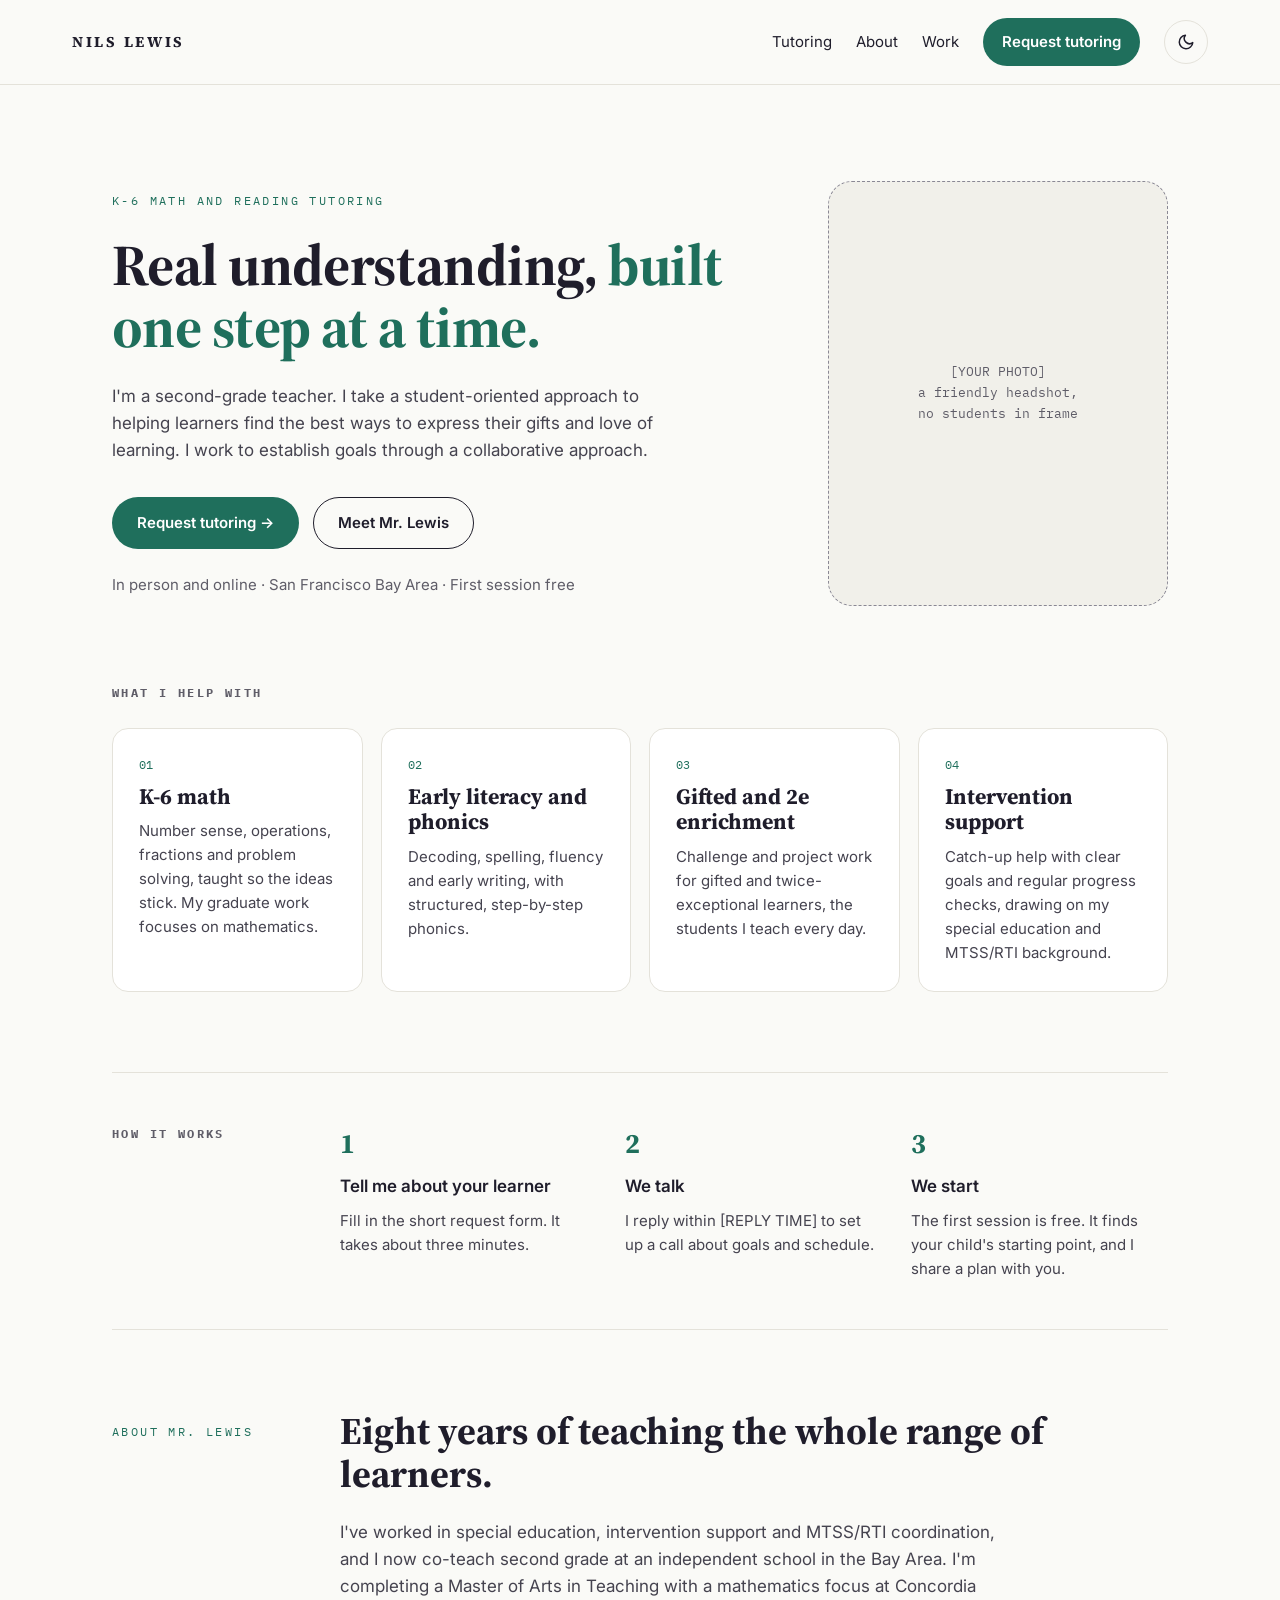
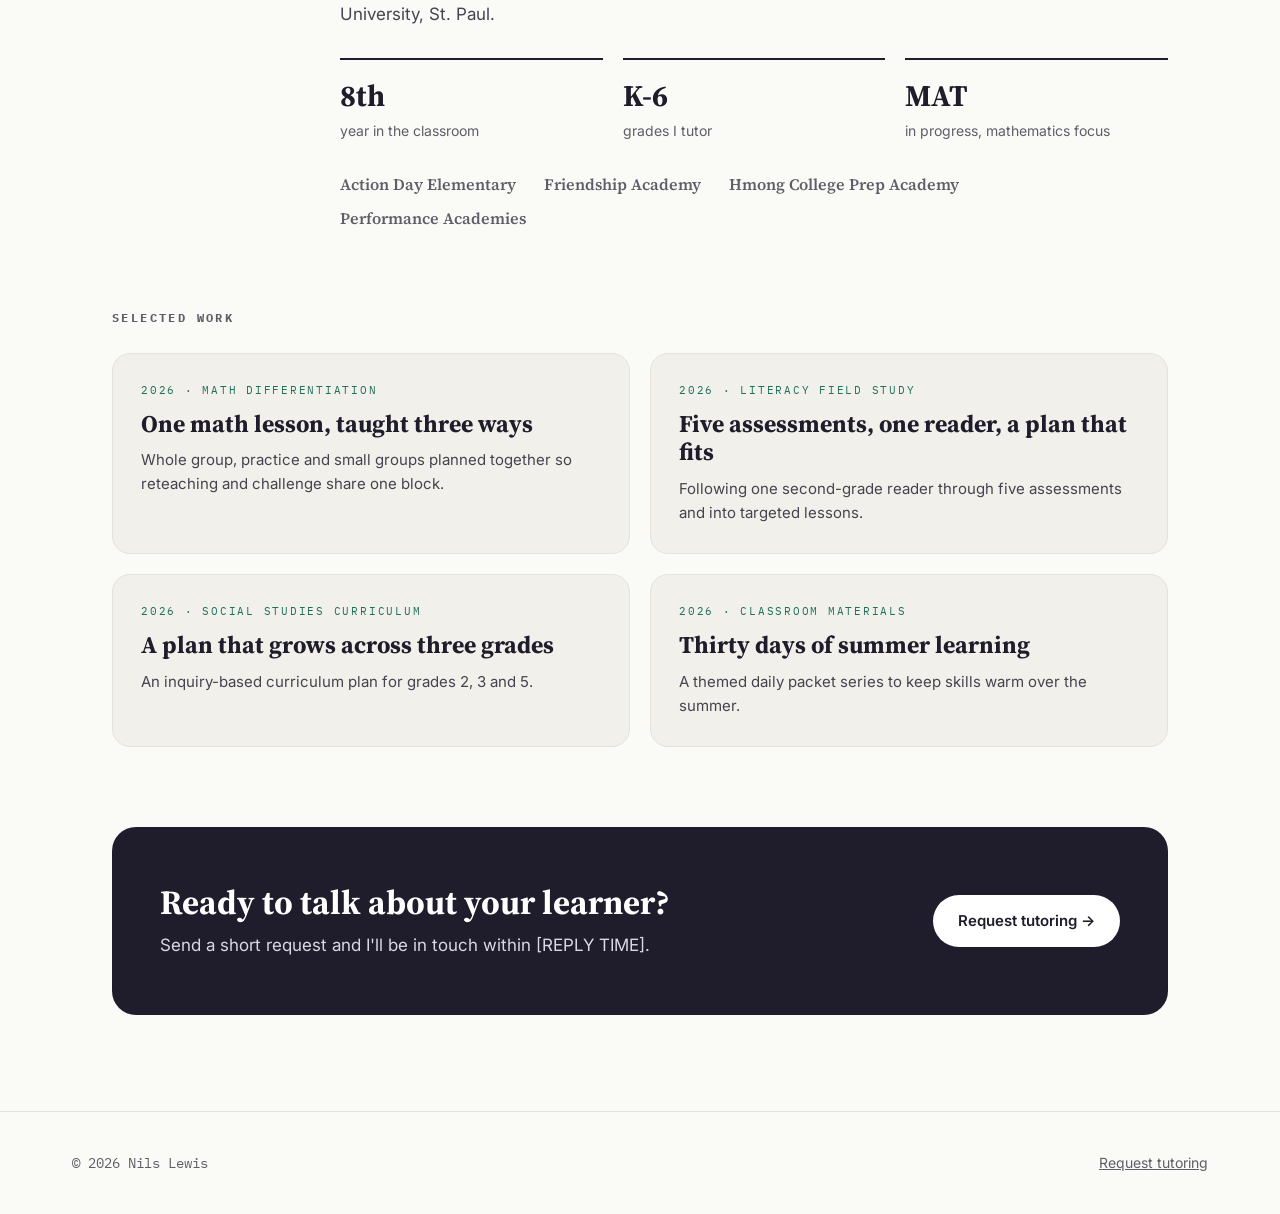
==== site/index.html @ 58f55860 "content: tutoring format, area and free first session Co-Authored-By: Claude Fable 5.2 <noreply@anth" ====
<!doctype html>
<html lang="en">
<head>
<meta charset="utf-8">
<meta name="viewport" content="width=device-width, initial-scale=1">
<title>Nils Lewis | K-6 tutoring and teaching</title>
<meta name="description" content="Nils Lewis is a Bay Area elementary teacher offering K-6 tutoring in math, early literacy, gifted and 2e enrichment, and intervention support.">
<link rel="preconnect" href="https://fonts.googleapis.com">
<link rel="preconnect" href="https://fonts.gstatic.com" crossorigin>
<link rel="stylesheet" href="https://fonts.googleapis.com/css2?family=Source+Serif+4:opsz,wght@8..60,600;8..60,700&family=Inter:wght@400;500;600&family=IBM+Plex+Mono:wght@400;500&display=swap">
<link rel="stylesheet" href="styles.css">
<script src="script.js" defer></script>
</head>
<body>
<a class="skip" href="#main">Skip to content</a>

<header class="site-header">
  <div class="bar">
    <a class="brand" href="index.html">NILS LEWIS</a>
    <nav class="nav" aria-label="Main">
      <a href="#tutoring">Tutoring</a>
      <a href="#about">About</a>
      <a href="#work">Work</a>
      <a class="btn btn-accent" href="request.html">Request tutoring</a>
      <button class="theme-toggle" type="button" aria-label="Switch between light and dark theme">
        <svg aria-hidden="true" width="18" height="18" viewBox="0 0 24 24" fill="none" stroke="currentColor" stroke-width="2" stroke-linecap="round" stroke-linejoin="round"><path d="M21 12.8A9 9 0 1 1 11.2 3a7 7 0 0 0 9.8 9.8z"></path></svg>
      </button>
    </nav>
  </div>
</header>

<main id="main" class="wrap">

  <section class="hero">
    <div class="hero-text">
      <div class="label accent">K-6 math and reading tutoring</div>
      <h1>Real understanding, <span class="accent">built one step at a time.</span></h1>
      <p class="body">I'm a second-grade teacher. I take a student-oriented approach to helping learners find the best ways to express their gifts and love of learning. I work to establish goals through a collaborative approach.</p>
      <div class="actions">
        <a class="btn btn-accent lg" href="request.html">Request tutoring →</a>
        <a class="btn btn-outline" href="#about">Meet Mr. Lewis</a>
      </div>
      <!-- TODO Nils: add the rate here once it is set -->
      <p class="small muted">In person and online · San Francisco Bay Area · First session free</p>
    </div>
    <!-- TODO Nils: replace this box with <img src="images/nils.jpg" alt="Nils Lewis"> inside .photo -->
    <div class="photo">[YOUR PHOTO]<br>a friendly headshot,<br>no students in frame</div>
  </section>

  <section id="tutoring" class="section">
    <h2 class="label">What I help with</h2>
    <div class="cards">
      <article class="card">
        <div class="num">01</div>
        <h3>K-6 math</h3>
        <p>Number sense, operations, fractions and problem solving, taught so the ideas stick. My graduate work focuses on mathematics.</p>
      </article>
      <article class="card">
        <div class="num">02</div>
        <h3>Early literacy and phonics</h3>
        <p>Decoding, spelling, fluency and early writing, with structured, step-by-step phonics.</p>
      </article>
      <article class="card">
        <div class="num">03</div>
        <h3>Gifted and 2e enrichment</h3>
        <p>Challenge and project work for gifted and twice-exceptional learners, the students I teach every day.</p>
      </article>
      <article class="card">
        <div class="num">04</div>
        <h3>Intervention support</h3>
        <p>Catch-up help with clear goals and regular progress checks, drawing on my special education and MTSS/RTI background.</p>
      </article>
    </div>
  </section>

  <section class="split rule" aria-labelledby="how">
    <h2 id="how" class="label">How it works</h2>
    <ol class="steps main">
      <li><div class="n" aria-hidden="true">1</div><strong>Tell me about your learner</strong><span>Fill in the short request form. It takes about three minutes.</span></li>
      <!-- TODO Nils: reply time -->
      <li><div class="n" aria-hidden="true">2</div><strong>We talk</strong><span>I reply within [REPLY TIME] to set up a call about goals and schedule.</span></li>
      <li><div class="n" aria-hidden="true">3</div><strong>We start</strong><span>The first session is free. It finds your child's starting point, and I share a plan with you.</span></li>
    </ol>
  </section>

  <section id="about" class="split about section">
    <div class="label accent" style="padding-top: 12px">About Mr. Lewis</div>
    <div class="main">
      <h2>Eight years of teaching the whole range of learners.</h2>
      <!-- Current school is described generically until the contract and handbook check is done (see LOG.md). -->
      <p class="body">I've worked in special education, intervention support and MTSS/RTI coordination, and I now co-teach second grade at an independent school in the Bay Area. I'm completing a Master of Arts in Teaching with a mathematics focus at Concordia University, St. Paul.</p>
      <dl class="facts">
        <div><dt>8th</dt><dd>year in the classroom</dd></div>
        <div><dt>K-6</dt><dd>grades I tutor</dd></div>
        <div><dt>MAT</dt><dd>in progress, mathematics focus</dd></div>
      </dl>
      <ul class="schools" aria-label="Schools where I have taught">
        <li>Action Day Elementary</li>
        <li>Friendship Academy</li>
        <li>Hmong College Prep Academy</li>
        <li>Performance Academies</li>
      </ul>
    </div>
  </section>

  <section id="work" class="section">
    <h2 class="label">Selected work</h2>
    <div class="work-grid">
      <article class="work">
        <div class="tag">2026 · Math differentiation</div>
        <h3>One math lesson, taught three ways</h3>
        <p>Whole group, practice and small groups planned together so reteaching and challenge share one block.</p>
      </article>
      <article class="work">
        <div class="tag">2026 · Literacy field study</div>
        <h3>Five assessments, one reader, a plan that fits</h3>
        <p>Following one second-grade reader through five assessments and into targeted lessons.</p>
      </article>
      <article class="work">
        <div class="tag">2026 · Social studies curriculum</div>
        <h3>A plan that grows across three grades</h3>
        <p>An inquiry-based curriculum plan for grades 2, 3 and 5.</p>
      </article>
      <article class="work">
        <div class="tag">2026 · Classroom materials</div>
        <h3>Thirty days of summer learning</h3>
        <p>A themed daily packet series to keep skills warm over the summer.</p>
      </article>
    </div>
  </section>

  <section class="band">
    <div>
      <h2>Ready to talk about your learner?</h2>
      <p>Send a short request and I'll be in touch within [REPLY TIME].</p>
    </div>
    <a class="btn btn-light" href="request.html">Request tutoring →</a>
  </section>
</main>

<footer class="site-footer">
  <div class="bar">
    <div class="mono">© 2026 Nils Lewis</div>
    <!-- TODO Nils: add LinkedIn and contact email links here -->
    <div class="links"><a href="request.html">Request tutoring</a></div>
  </div>
</footer>
</body>
</html>
---- site/styles.css ----
/* Nils Lewis teaching site. Direction B (tutoring first). */
:root {
  --paper: #FAFAF7;
  --panel: #F1F0EA;
  --card: #FFFFFF;
  --ink: #1F1D2B;
  --body: #45434F;
  --muted: #5F5D68;
  --line: #E4E2DA;
  --field: #8A8894;
  --accent: #1F6F5C;
  --on-accent: #FFFFFF;
  --band: #1F1D2B;
  --band-ink: #FFFFFF;
  --band-body: #DAD8E4;
  --serif: "Source Serif 4", Georgia, "Times New Roman", serif;
  --sans: Inter, system-ui, -apple-system, "Segoe UI", sans-serif;
  --mono: "IBM Plex Mono", ui-monospace, Menlo, monospace;
}
:root[data-theme="dark"] {
  --paper: #15141C;
  --panel: #1E1C28;
  --card: #1E1C28;
  --ink: #F3F2EC;
  --body: #CFCDD8;
  --muted: #A9A7B4;
  --line: #34323F;
  --field: #7C7A88;
  --accent: #6FD0B6;
  --on-accent: #10231E;
  --band: #262433;
  --band-ink: #FFFFFF;
  --band-body: #DAD8E4;
}

* { box-sizing: border-box; }
html { scroll-behavior: smooth; }
body {
  margin: 0;
  background: var(--paper);
  color: var(--ink);
  font-family: var(--sans);
  font-size: 17px;
  line-height: 1.6;
}
a { color: inherit; }
h1, h2, h3, p { margin: 0; }
h1, h2, h3 { font-family: var(--serif); font-weight: 700; line-height: 1.15; }
:focus-visible { outline: 3px solid var(--accent); outline-offset: 3px; border-radius: 4px; }
.skip { position: absolute; left: -9999px; }
.skip:focus { left: 16px; top: 16px; background: var(--card); padding: 10px 14px; z-index: 10; }

.wrap { max-width: 1120px; margin: 0 auto; padding: 0 32px; }
.label { font-family: var(--mono); font-size: 12px; letter-spacing: 0.2em; text-transform: uppercase; color: var(--muted); }
.label.accent, .accent { color: var(--accent); }
.body { color: var(--body); }
.small { font-size: 15px; }
.muted { color: var(--muted); }

/* Header */
.site-header { border-bottom: 1px solid var(--line); }
.site-header .bar { max-width: 1200px; margin: 0 auto; padding: 18px 32px; display: flex; flex-wrap: wrap; gap: 12px 16px; justify-content: space-between; align-items: center; }
.brand { font-family: var(--serif); font-weight: 700; letter-spacing: 0.18em; font-size: 15px; text-decoration: none; padding: 12px 0; }
.nav { display: flex; flex-wrap: wrap; gap: 8px 24px; align-items: center; font-size: 15px; }
.nav a { text-decoration: none; padding: 12px 0; }
.nav a:hover { color: var(--accent); }
.theme-toggle { background: none; border: 1px solid var(--line); color: var(--ink); width: 44px; height: 44px; border-radius: 50%; cursor: pointer; display: inline-flex; align-items: center; justify-content: center; }
.theme-toggle:hover { border-color: var(--ink); }

/* Buttons */
.btn { display: inline-block; text-decoration: none; font: inherit; font-weight: 600; font-size: 15px; padding: 13px 24px; border-radius: 999px; border: 1px solid transparent; cursor: pointer; min-height: 48px; }
.btn-accent, .nav a.btn-accent { background: var(--accent); color: var(--on-accent); padding: 11px 18px; }
.btn-accent.lg { padding: 13px 24px; }
.btn-accent:hover, .nav a.btn-accent:hover { color: var(--on-accent); filter: brightness(1.08); }
.btn-outline { border-color: var(--ink); color: var(--ink); }
.btn-outline:hover { background: var(--ink); color: var(--paper); }
.btn-light { background: #FFFFFF; color: #1F1D2B; }
.btn-light:hover { background: #EDEBF5; }

/* Hero */
.hero { padding: 96px 0 80px; display: flex; flex-wrap: wrap; gap: 48px; align-items: center; }
.hero-text { flex: 1 1 520px; min-width: 0; display: flex; flex-direction: column; gap: 24px; }
.hero h1 { font-size: clamp(38px, 6vw, 58px); line-height: 1.08; letter-spacing: -0.01em; }
.hero p { max-width: 560px; }
.actions { display: flex; flex-wrap: wrap; gap: 14px; padding-top: 8px; }
.photo { flex: 0 1 340px; min-width: 240px; aspect-ratio: 4 / 5; background: var(--panel); border: 1px dashed var(--field); border-radius: 24px; display: flex; align-items: center; justify-content: center; text-align: center; padding: 24px; font-family: var(--mono); font-size: 13px; color: var(--muted); overflow: hidden; }
.photo img { width: 100%; height: 100%; object-fit: cover; }

/* Sections */
.section { padding: 0 0 80px; display: flex; flex-direction: column; gap: 28px; }
.cards { display: grid; grid-template-columns: repeat(auto-fit, minmax(230px, 1fr)); gap: 18px; }
.card { background: var(--card); border: 1px solid var(--line); border-radius: 16px; padding: 26px; display: flex; flex-direction: column; gap: 10px; }
.card .num { font-family: var(--mono); font-size: 12px; color: var(--accent); }
.card h3 { font-size: 22px; }
.card p { font-size: 15px; color: var(--body); }

.split { display: flex; flex-wrap: wrap; gap: 24px 48px; }
.split > .label { flex: 0 0 180px; padding-top: 6px; }
.split > .main { flex: 1 1 520px; min-width: 0; }
.split.section { flex-direction: row; }
.rule { border-top: 1px solid var(--line); border-bottom: 1px solid var(--line); padding: 48px 0; margin-bottom: 80px; }

.steps { display: grid; grid-template-columns: repeat(auto-fit, minmax(200px, 1fr)); gap: 28px; list-style: none; padding: 0; margin: 0; }
.steps li { display: flex; flex-direction: column; gap: 8px; }
.steps .n { font-family: var(--serif); font-weight: 700; font-size: 28px; color: var(--accent); }
.steps strong { font-weight: 600; }
.steps span { font-size: 15px; color: var(--body); }

.about .main { display: flex; flex-direction: column; gap: 22px; }
.about h2 { font-size: clamp(30px, 4.4vw, 38px); }
.about p { max-width: 660px; }
.facts { display: grid; grid-template-columns: repeat(auto-fit, minmax(150px, 1fr)); gap: 20px; padding: 8px 0 0; margin: 0; }
.facts div { border-top: 2px solid var(--ink); padding-top: 12px; }
.facts dt { font-family: var(--serif); font-weight: 700; font-size: 30px; }
.facts dd { margin: 0; font-size: 14px; color: var(--muted); }
.schools { display: flex; flex-wrap: wrap; gap: 8px 28px; list-style: none; padding: 8px 0 0; margin: 0; font-family: var(--serif); font-weight: 600; font-size: 16px; color: var(--muted); }

.work-grid { display: grid; grid-template-columns: repeat(auto-fit, minmax(min(100%, 420px), 1fr)); gap: 20px; }
.work { background: var(--panel); border: 1px solid var(--line); border-radius: 18px; padding: 28px; display: flex; flex-direction: column; gap: 10px; }
.work .tag { font-family: var(--mono); font-size: 11px; letter-spacing: 0.16em; text-transform: uppercase; color: var(--accent); }
.work h3 { font-size: 24px; line-height: 1.2; }
.work p { font-size: 15px; color: var(--body); }

.band { margin-bottom: 96px; background: var(--band); color: var(--band-ink); border-radius: 24px; padding: 56px 48px; display: flex; flex-wrap: wrap; gap: 24px; justify-content: space-between; align-items: center; }
.band div { flex: 1 1 420px; min-width: 0; display: flex; flex-direction: column; gap: 10px; }
.band h2 { font-size: clamp(28px, 4vw, 34px); }
.band p { color: var(--band-body); }

/* Request page */
.request { padding: 72px 0 96px; display: flex; flex-wrap: wrap; gap: 56px; }
.request-intro { flex: 1 1 320px; min-width: 0; display: flex; flex-direction: column; gap: 22px; }
.request-intro h1 { font-size: clamp(34px, 5vw, 46px); line-height: 1.1; }
.details { border-top: 1px solid var(--line); padding-top: 22px; margin: 0; display: flex; flex-direction: column; gap: 14px; font-size: 15px; color: var(--body); }
.details div { display: flex; gap: 8px; flex-wrap: wrap; }
.details dt { font-weight: 600; color: var(--ink); }
.details dd { margin: 0; }
form.intake { flex: 999 1 520px; min-width: 0; background: var(--card); border: 1px solid var(--line); border-radius: 20px; padding: 36px; display: flex; flex-direction: column; gap: 22px; }
.grid2 { display: grid; grid-template-columns: repeat(auto-fit, minmax(220px, 1fr)); gap: 18px; }
.field { display: flex; flex-direction: column; gap: 6px; }
.field label, legend { font-size: 14px; font-weight: 600; }
.field input, .field select, .field textarea { font: inherit; color: var(--ink); padding: 12px 14px; border: 1px solid var(--field); border-radius: 10px; background: var(--paper); min-height: 48px; width: 100%; }
.field textarea { resize: vertical; }
fieldset { border: 0; padding: 0; margin: 0; }
legend { padding: 0; margin-bottom: 10px; }
.check { display: flex; align-items: center; gap: 12px; border: 1px solid var(--line); border-radius: 10px; padding: 12px 14px; min-height: 48px; font-size: 15px; cursor: pointer; }
.radios { display: flex; flex-wrap: wrap; gap: 10px 24px; font-size: 15px; }
.radios label { display: flex; align-items: center; gap: 10px; min-height: 44px; cursor: pointer; }
input[type="checkbox"], input[type="radio"] { width: 18px; height: 18px; accent-color: var(--accent); }
.hp { position: absolute; left: -9999px; }
.submit-row { display: flex; flex-wrap: wrap; gap: 16px; align-items: center; }
.status { font-size: 15px; padding: 14px 16px; border-radius: 10px; border: 1px solid var(--line); background: var(--panel); }
.status[hidden] { display: none; }
.status.error { border-color: #B4491F; }

/* Footer */
.site-footer { border-top: 1px solid var(--line); }
.site-footer .bar { max-width: 1200px; margin: 0 auto; padding: 28px 32px; display: flex; flex-wrap: wrap; gap: 12px 32px; justify-content: space-between; align-items: center; font-size: 14px; color: var(--muted); }
.site-footer .links { display: flex; gap: 24px; }
.site-footer a { padding: 12px 0; }
.mono { font-family: var(--mono); }

@media (max-width: 640px) {
  .wrap, .site-header .bar, .site-footer .bar { padding-left: 20px; padding-right: 20px; }
  .hero { padding: 56px 0 56px; }
  .band { padding: 40px 28px; }
  form.intake { padding: 24px; }
  .split > .label { flex-basis: 100%; }
}
@media (prefers-reduced-motion: reduce) { html { scroll-behavior: auto; } }
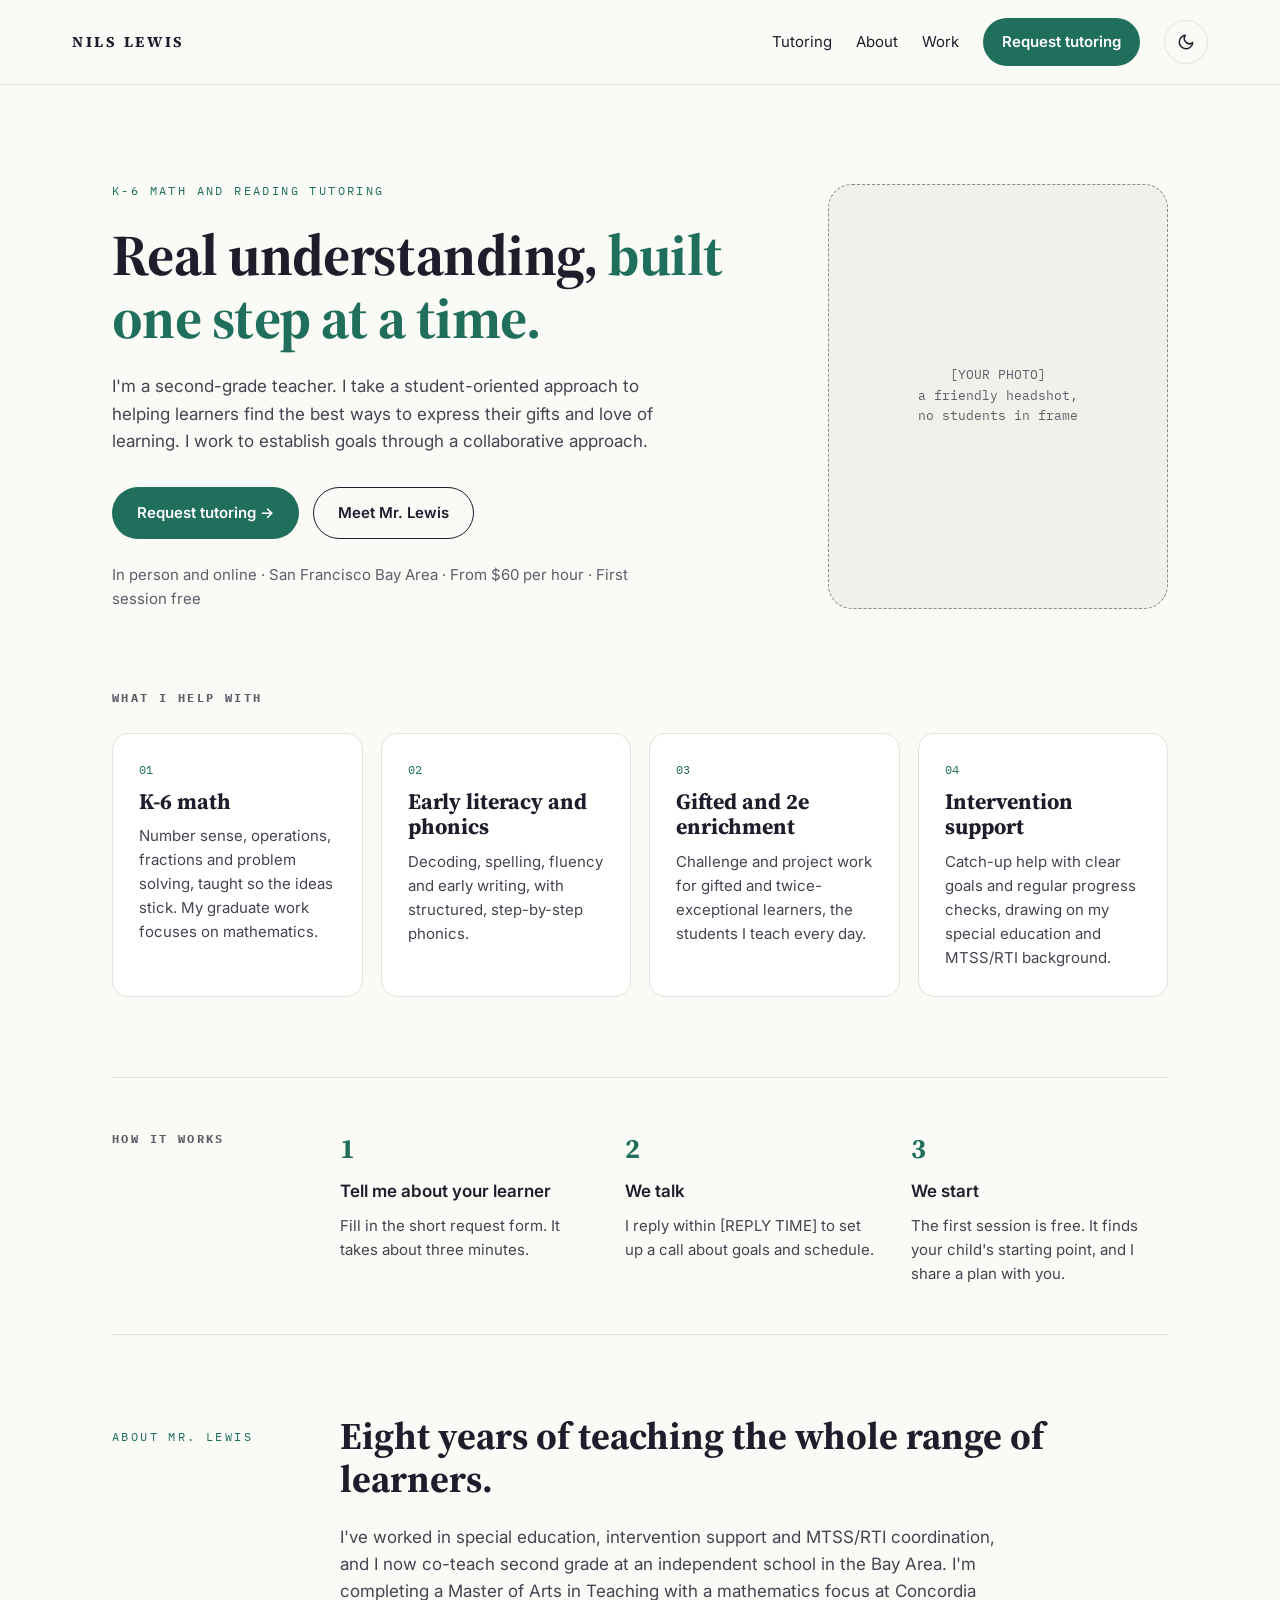
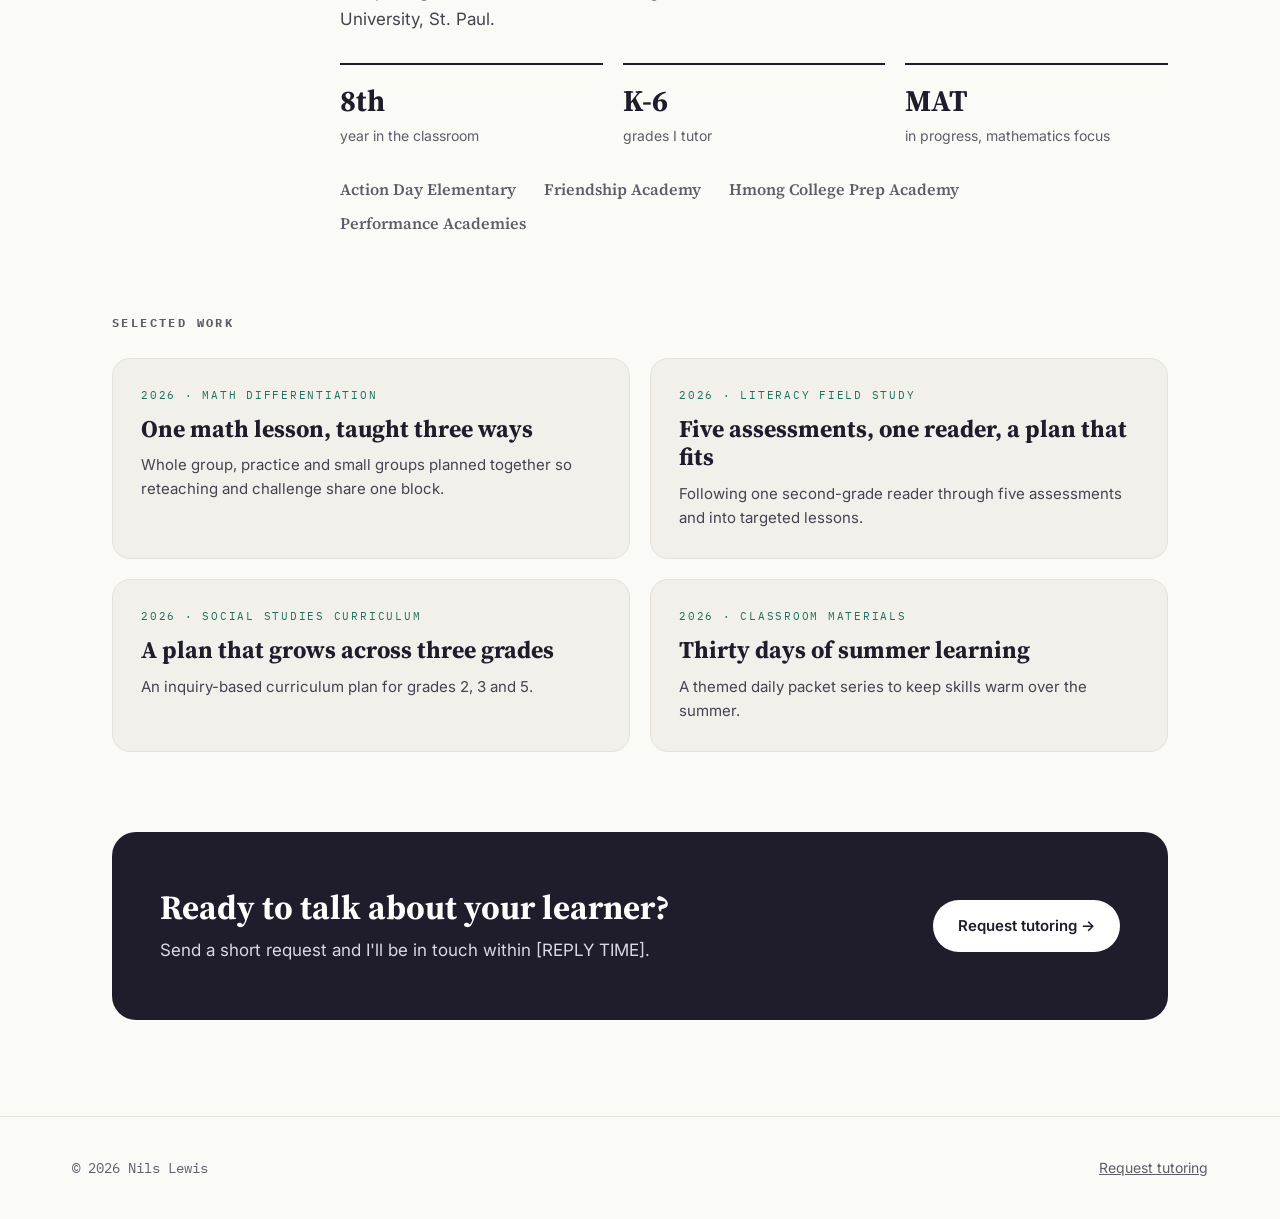
==== commit 132d03ae: "content: tutoring rate from $60 per hour Co-Authored-By: Claude Fable 5.2 <noreply@anthropic.com> Cl" ====
--- a/site/index.html
+++ b/site/index.html
@@ -40,8 +40,7 @@
         <a class="btn btn-accent lg" href="request.html">Request tutoring →</a>
         <a class="btn btn-outline" href="#about">Meet Mr. Lewis</a>
       </div>
-      <!-- TODO Nils: add the rate here once it is set -->
-      <p class="small muted">In person and online · San Francisco Bay Area · First session free</p>
+      <p class="small muted">In person and online · San Francisco Bay Area · From $60 per hour · First session free</p>
     </div>
     <!-- TODO Nils: replace this box with <img src="images/nils.jpg" alt="Nils Lewis"> inside .photo -->
     <div class="photo">[YOUR PHOTO]<br>a friendly headshot,<br>no students in frame</div>
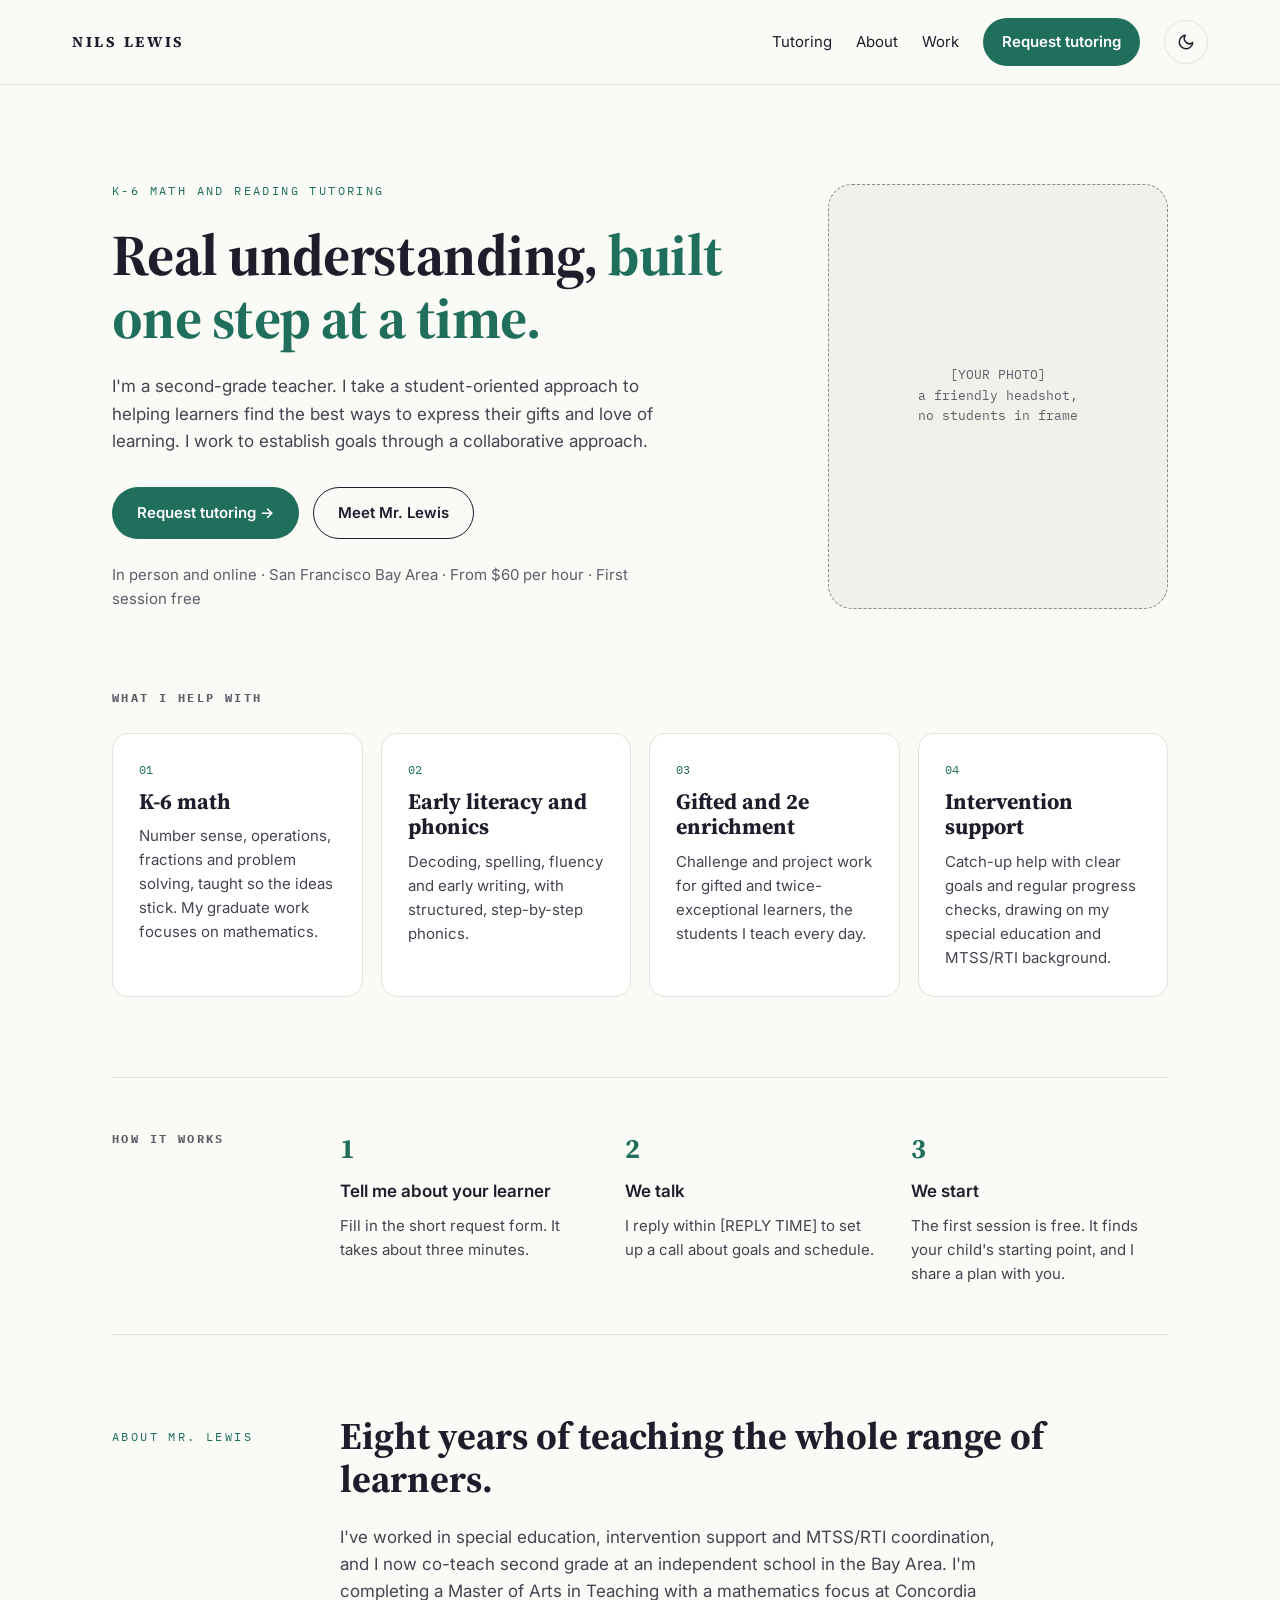
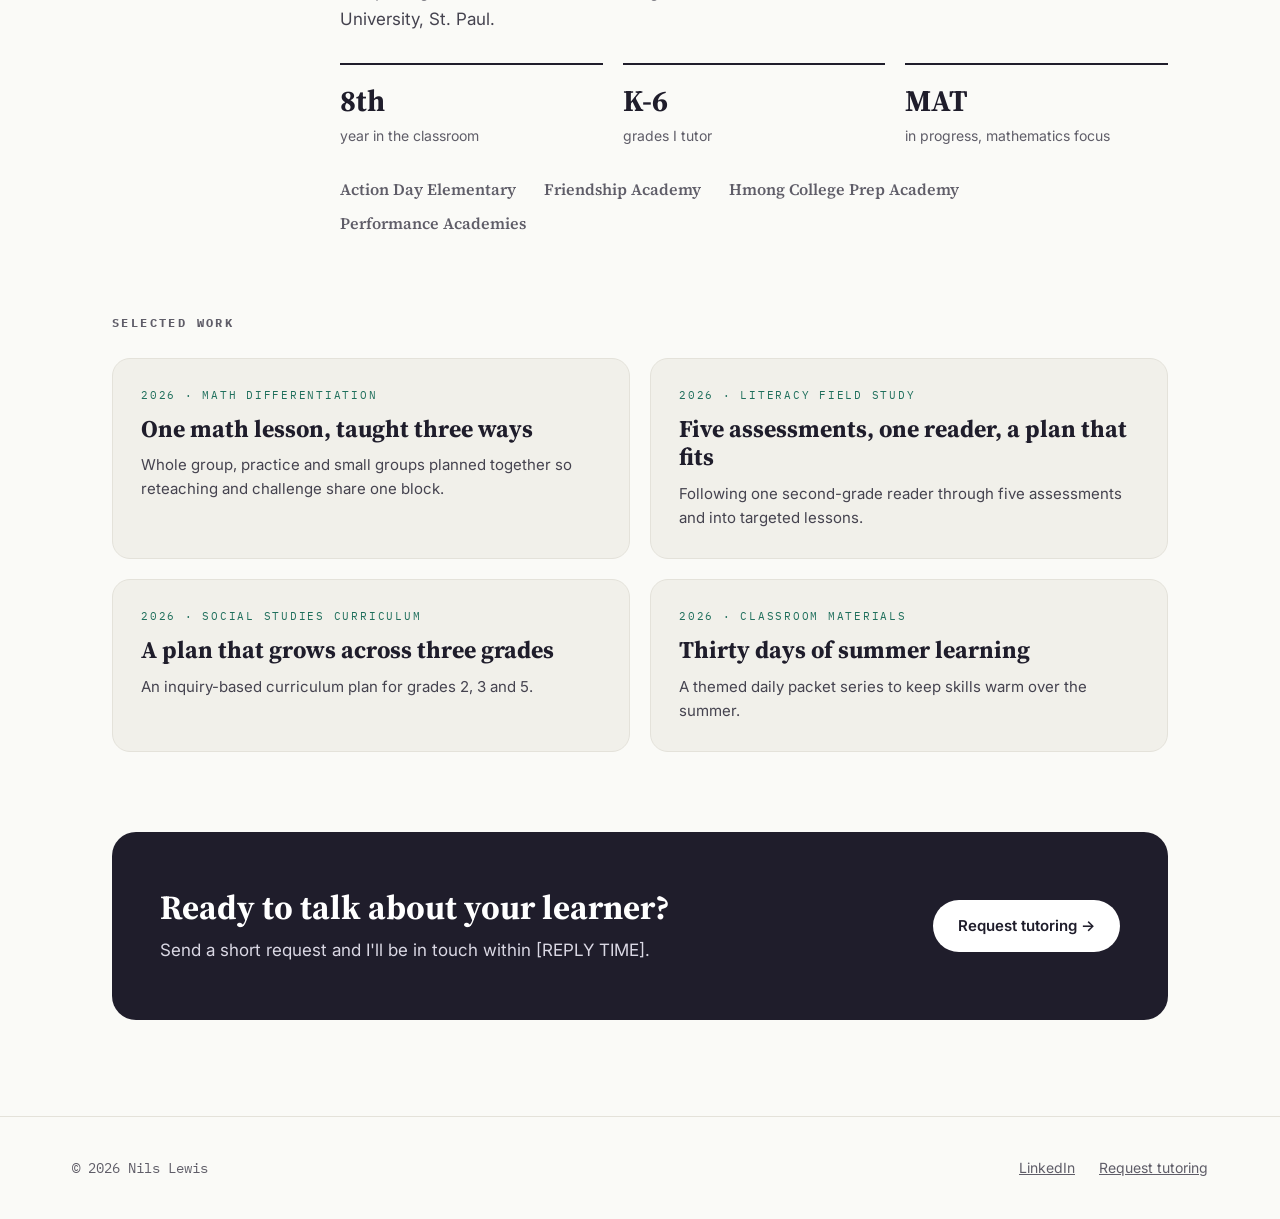
==== commit 5b397783: "content: add LinkedIn link to footer Co-Authored-By: Claude Fable 5.2 <noreply@anthropic.com> Claude" ====
--- a/site/index.html
+++ b/site/index.html
@@ -140,8 +140,8 @@
 <footer class="site-footer">
   <div class="bar">
     <div class="mono">© 2026 Nils Lewis</div>
-    <!-- TODO Nils: add LinkedIn and contact email links here -->
-    <div class="links"><a href="request.html">Request tutoring</a></div>
+    <!-- TODO Nils: add contact email link here -->
+    <div class="links"><a href="https://www.linkedin.com/in/nils-lewis-b235b660/">LinkedIn</a><a href="request.html">Request tutoring</a></div>
   </div>
 </footer>
 </body>
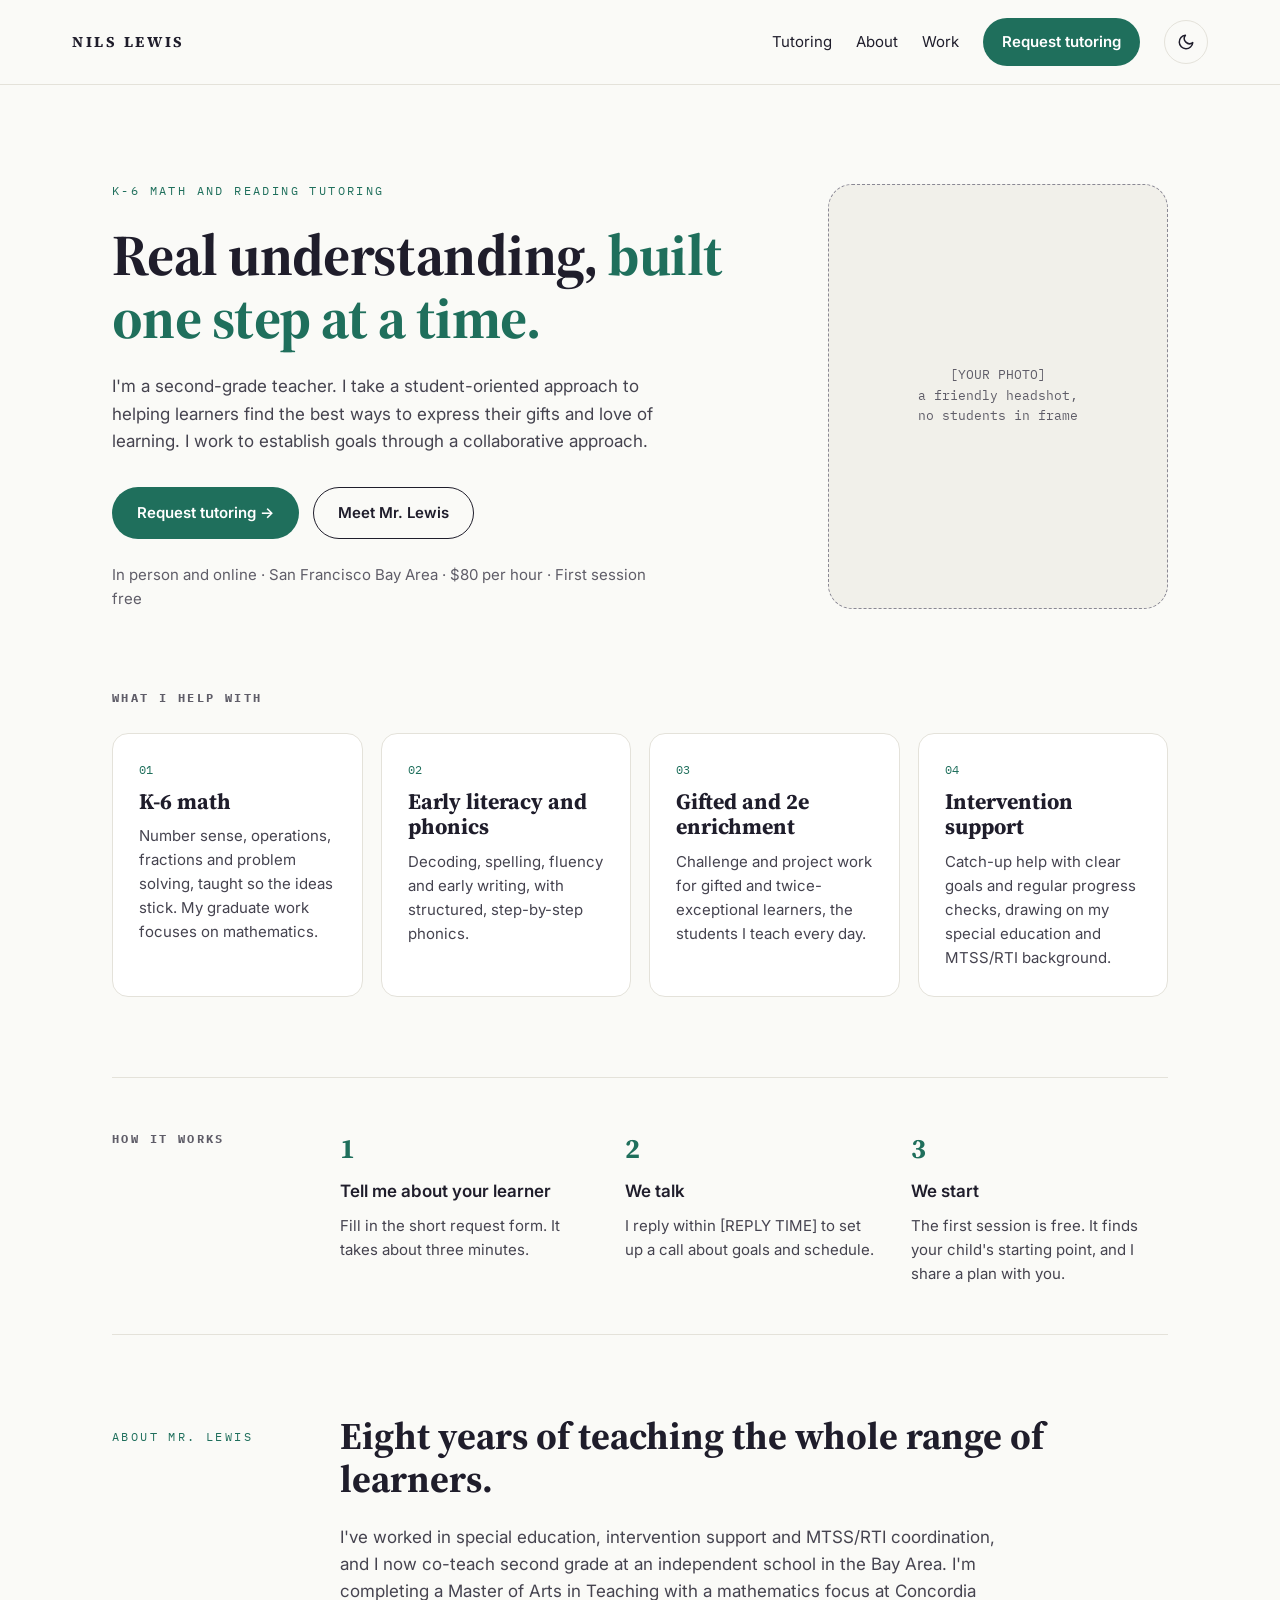
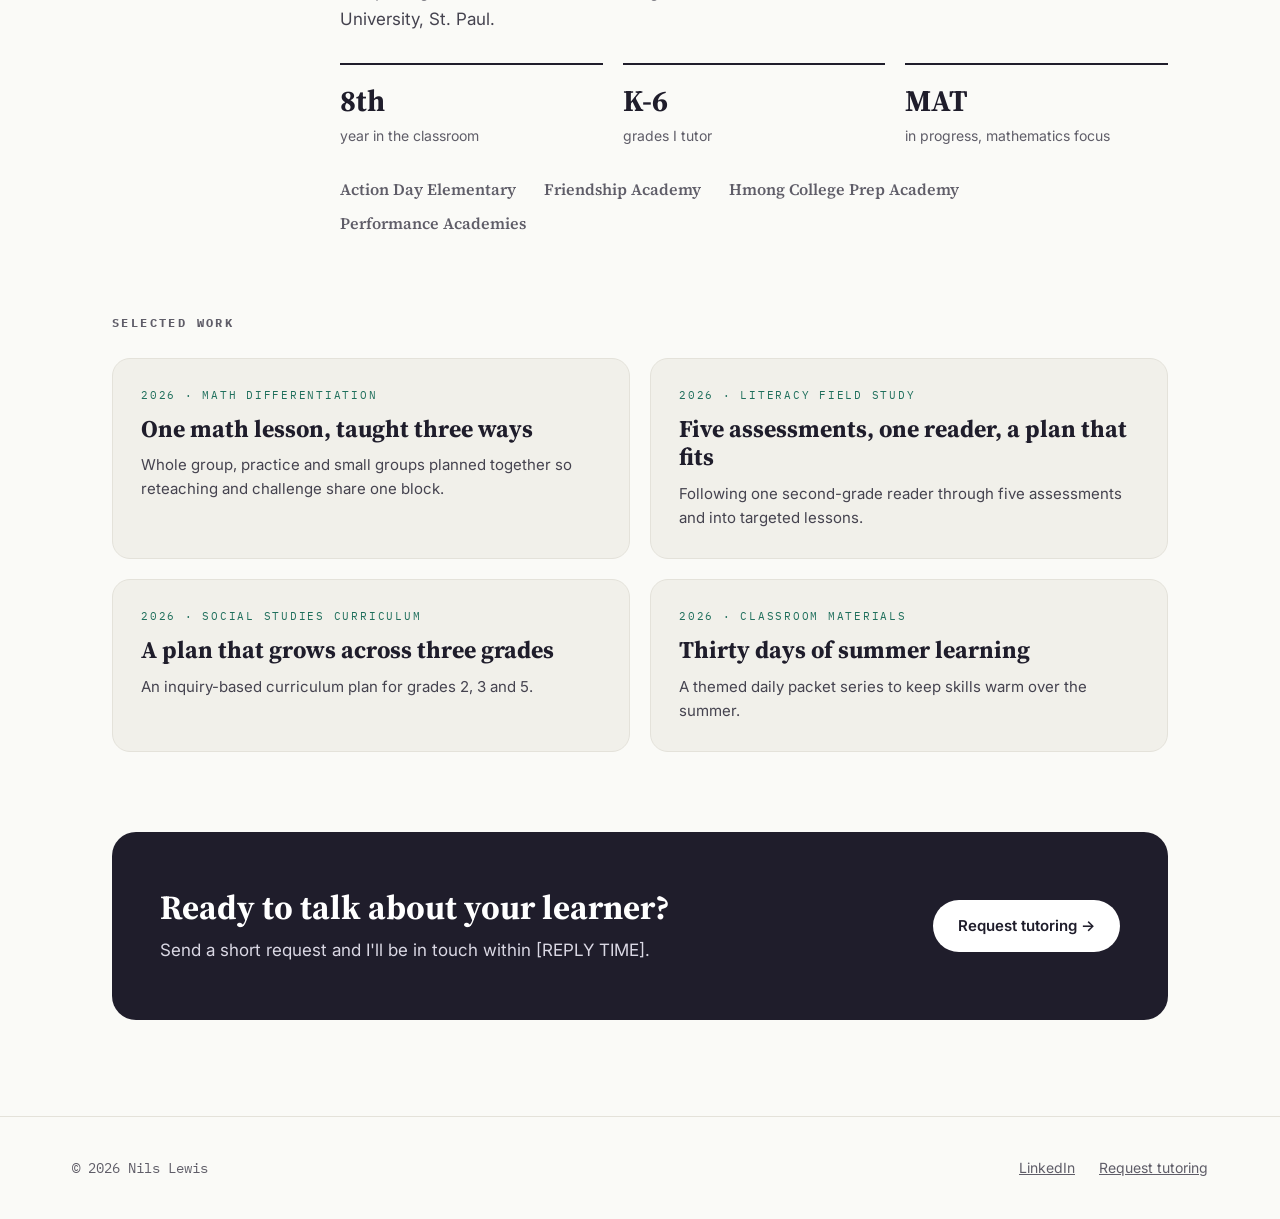
==== commit 69889635: "content: tutoring rate $80 per hour Co-Authored-By: Claude Fable 5.2 <noreply@anthropic.com> Claude-" ====
--- a/site/index.html
+++ b/site/index.html
@@ -40,7 +40,7 @@
         <a class="btn btn-accent lg" href="request.html">Request tutoring →</a>
         <a class="btn btn-outline" href="#about">Meet Mr. Lewis</a>
       </div>
-      <p class="small muted">In person and online · San Francisco Bay Area · From $60 per hour · First session free</p>
+      <p class="small muted">In person and online · San Francisco Bay Area · $80 per hour · First session free</p>
     </div>
     <!-- TODO Nils: replace this box with <img src="images/nils.jpg" alt="Nils Lewis"> inside .photo -->
     <div class="photo">[YOUR PHOTO]<br>a friendly headshot,<br>no students in frame</div>
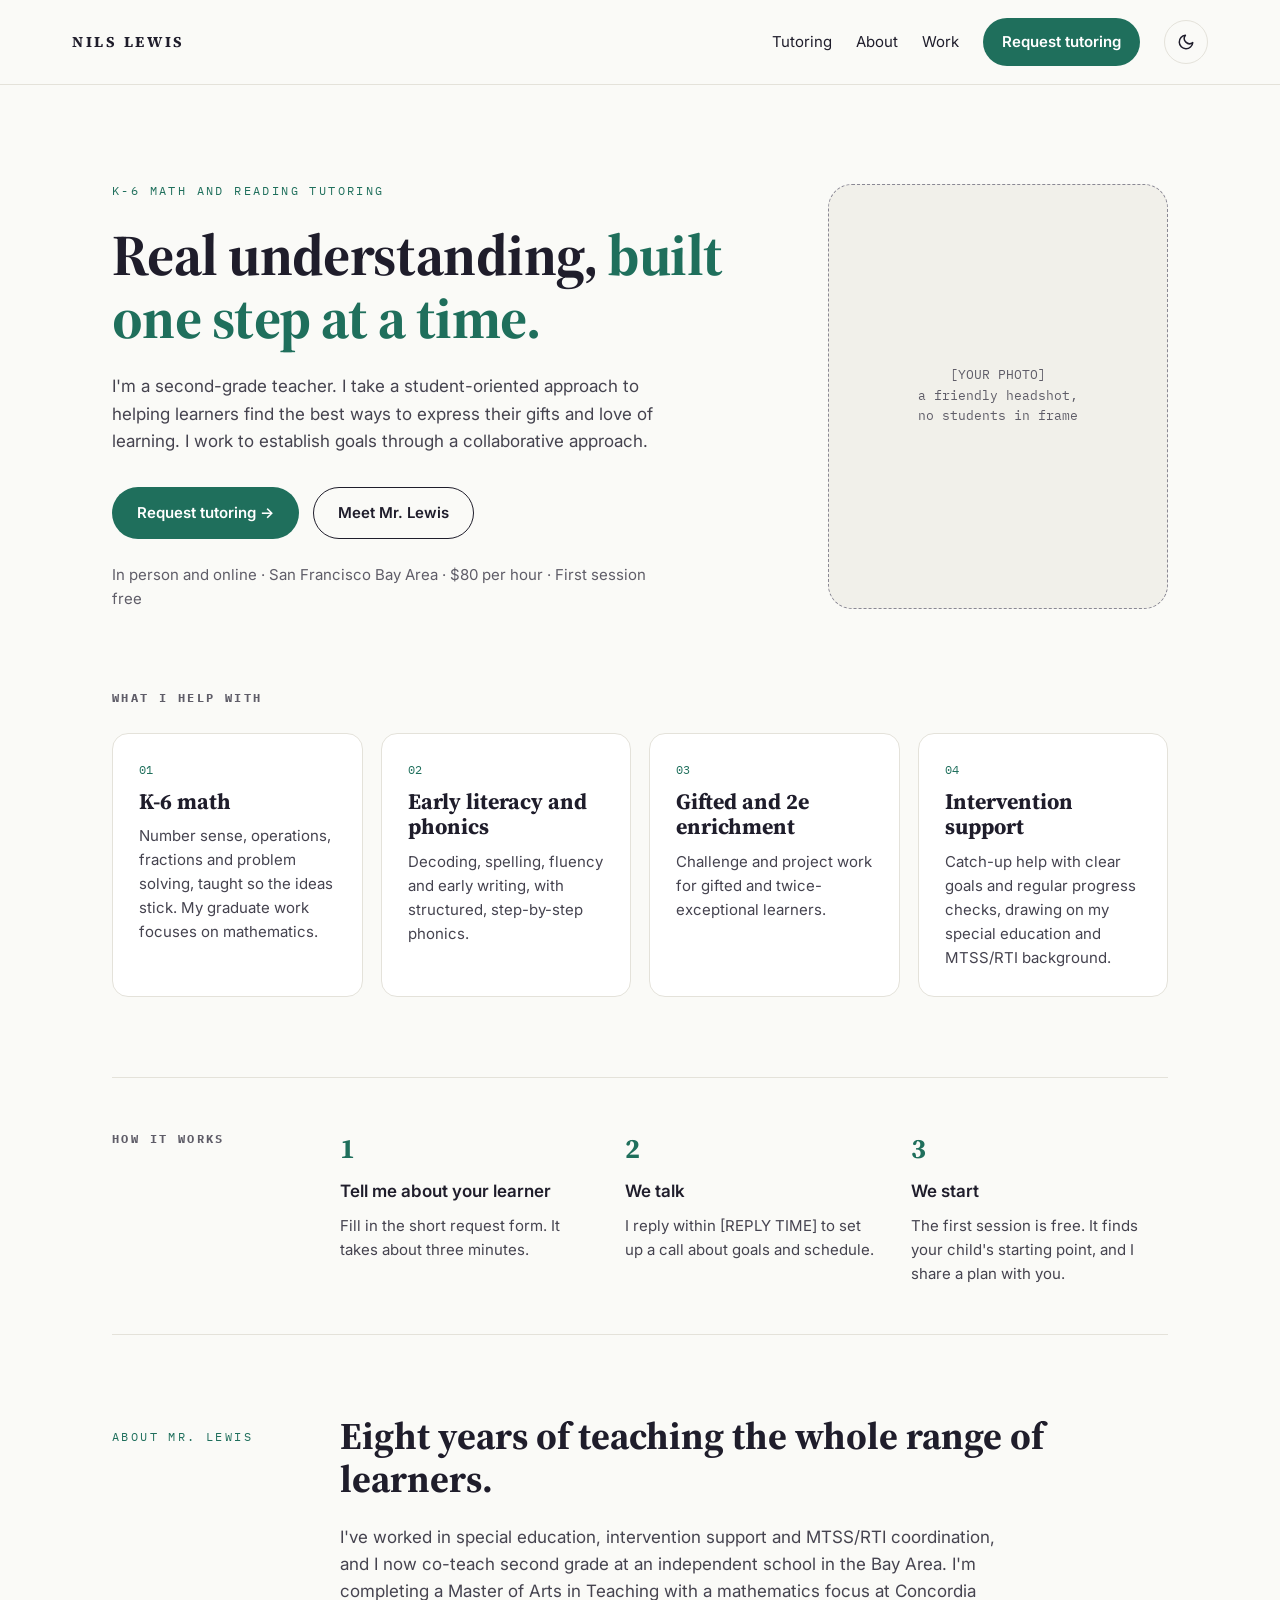
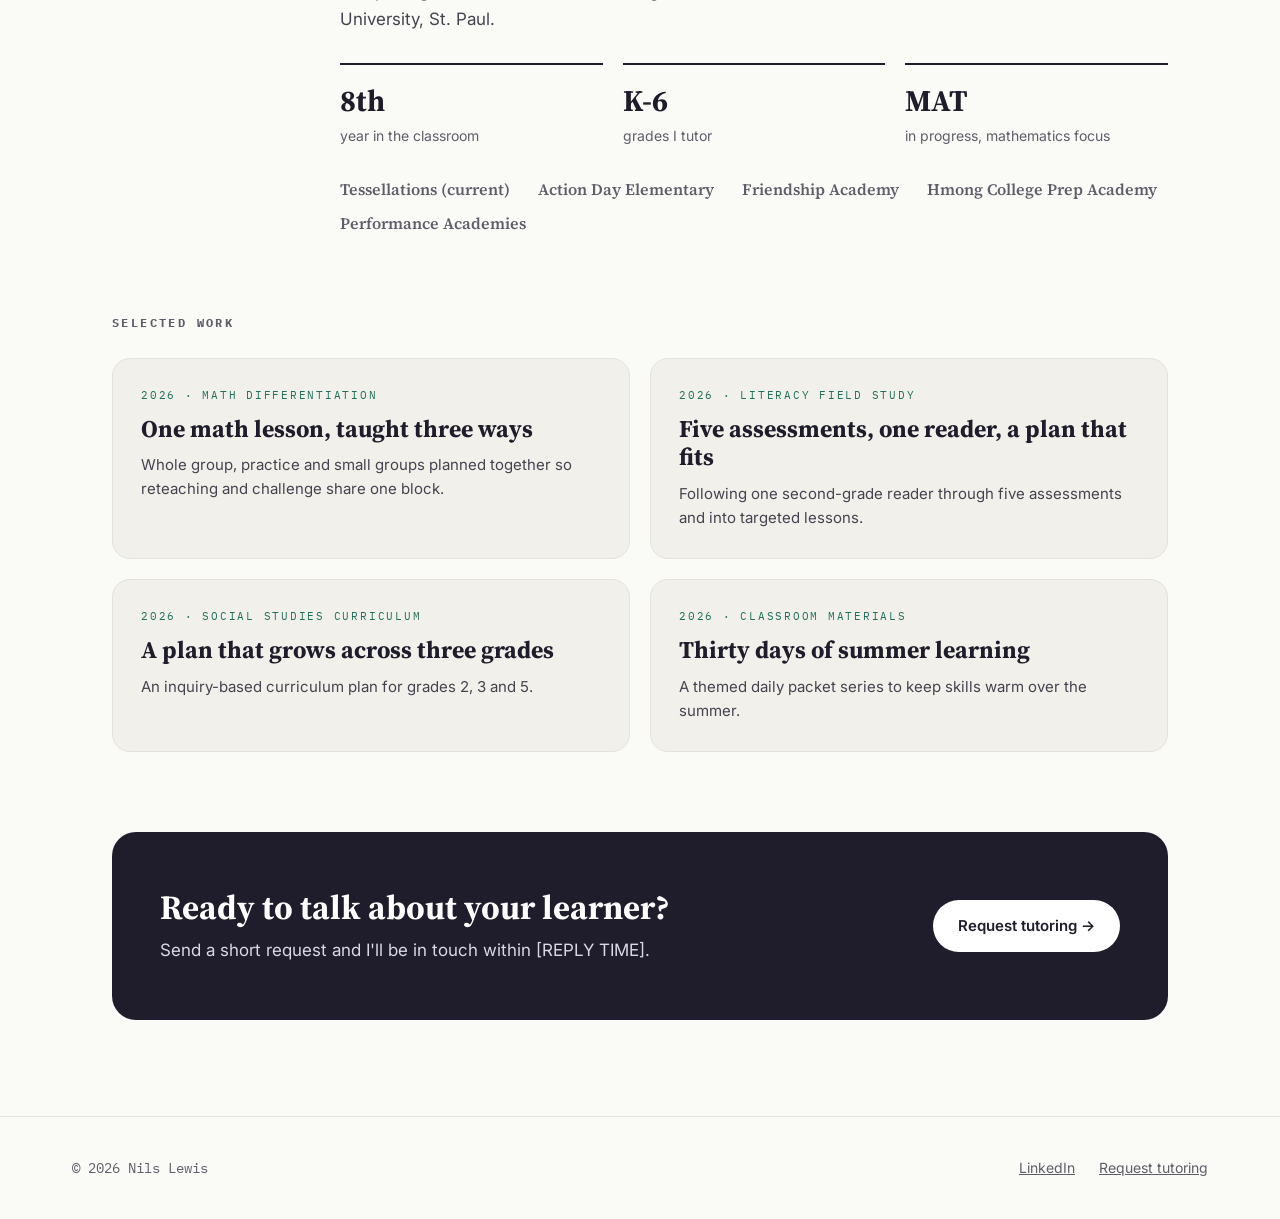
==== commit 08ef5463: "content: list current school in work history only; log handbook check Co-Authored-By: Claude Fable 5" ====
--- a/site/index.html
+++ b/site/index.html
@@ -62,7 +62,7 @@
       <article class="card">
         <div class="num">03</div>
         <h3>Gifted and 2e enrichment</h3>
-        <p>Challenge and project work for gifted and twice-exceptional learners, the students I teach every day.</p>
+        <p>Challenge and project work for gifted and twice-exceptional learners.</p>
       </article>
       <article class="card">
         <div class="num">04</div>
@@ -86,7 +86,7 @@
     <div class="label accent" style="padding-top: 12px">About Mr. Lewis</div>
     <div class="main">
       <h2>Eight years of teaching the whole range of learners.</h2>
-      <!-- Current school is described generically until the contract and handbook check is done (see LOG.md). -->
+      <!-- Per Nils: the current school appears only in the work-history list below, not in descriptive copy (see LOG.md). -->
       <p class="body">I've worked in special education, intervention support and MTSS/RTI coordination, and I now co-teach second grade at an independent school in the Bay Area. I'm completing a Master of Arts in Teaching with a mathematics focus at Concordia University, St. Paul.</p>
       <dl class="facts">
         <div><dt>8th</dt><dd>year in the classroom</dd></div>
@@ -94,6 +94,7 @@
         <div><dt>MAT</dt><dd>in progress, mathematics focus</dd></div>
       </dl>
       <ul class="schools" aria-label="Schools where I have taught">
+        <li>Tessellations (current)</li>
         <li>Action Day Elementary</li>
         <li>Friendship Academy</li>
         <li>Hmong College Prep Academy</li>
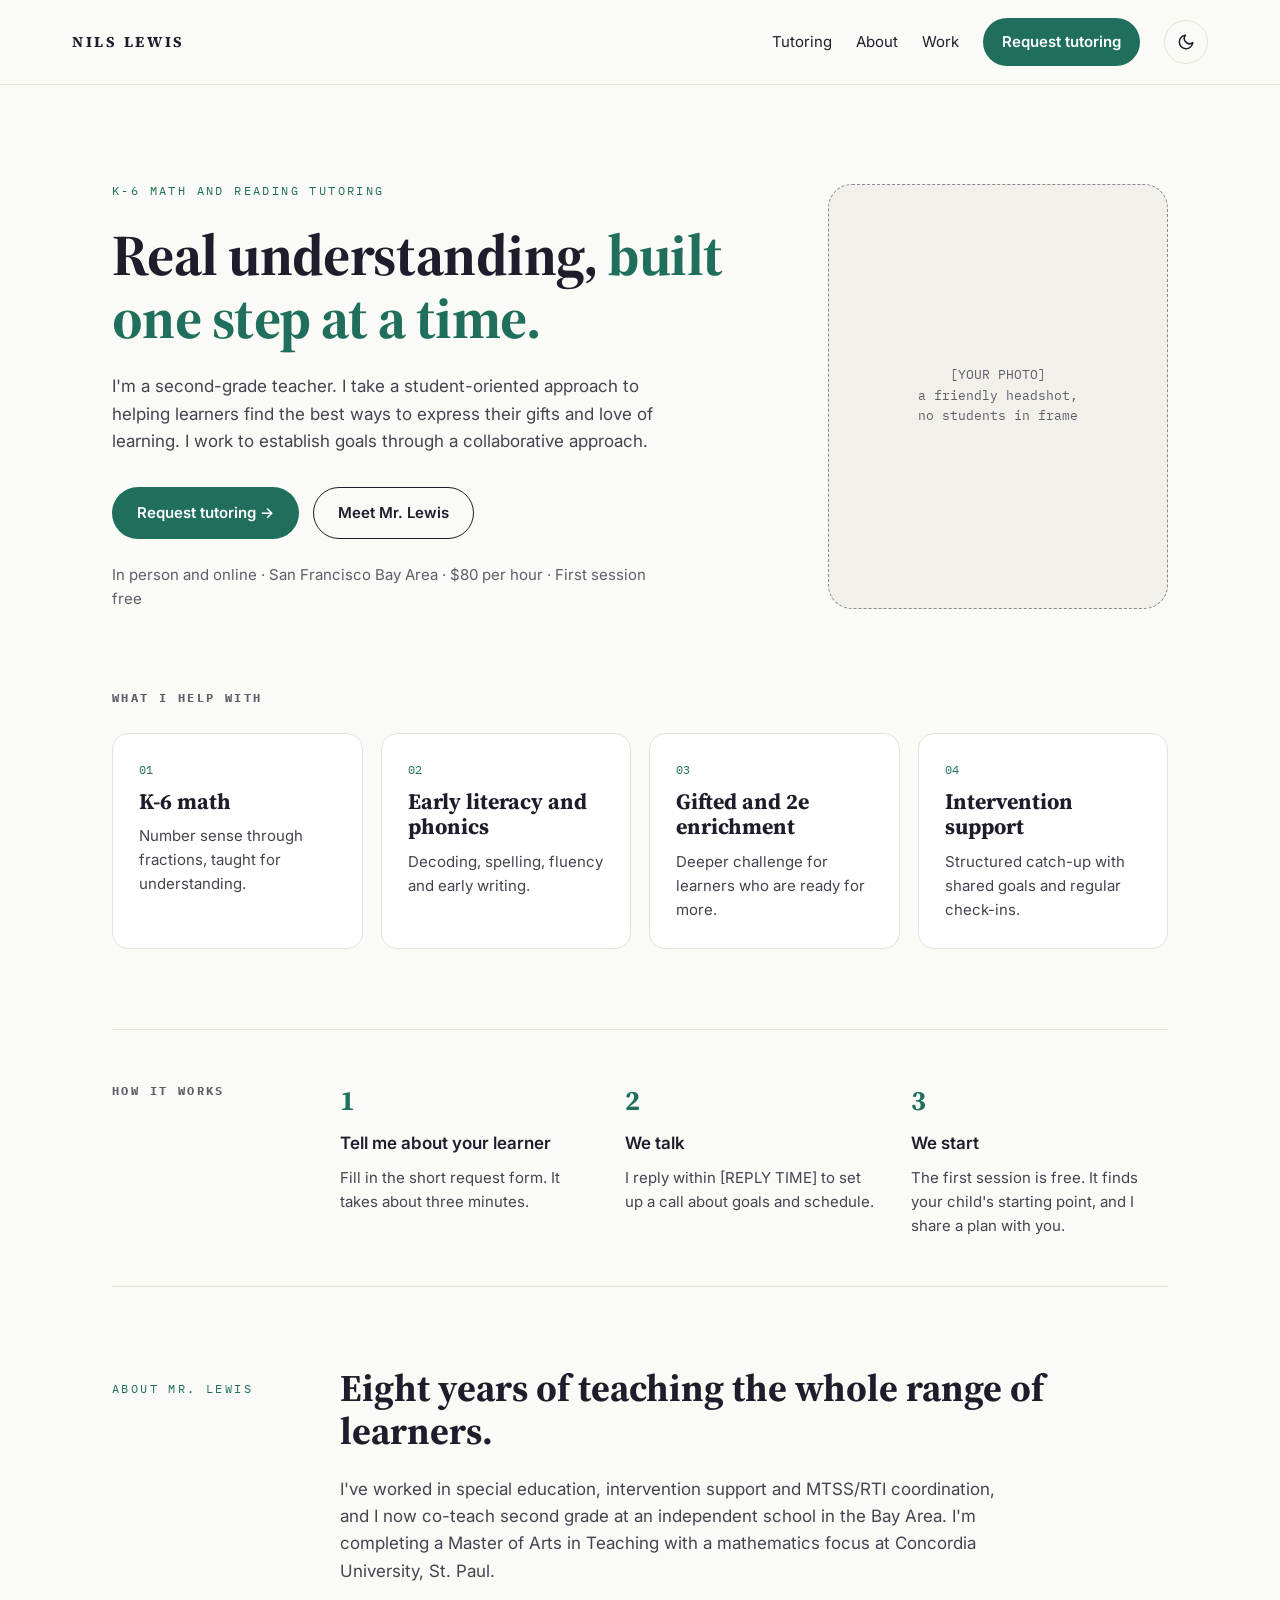
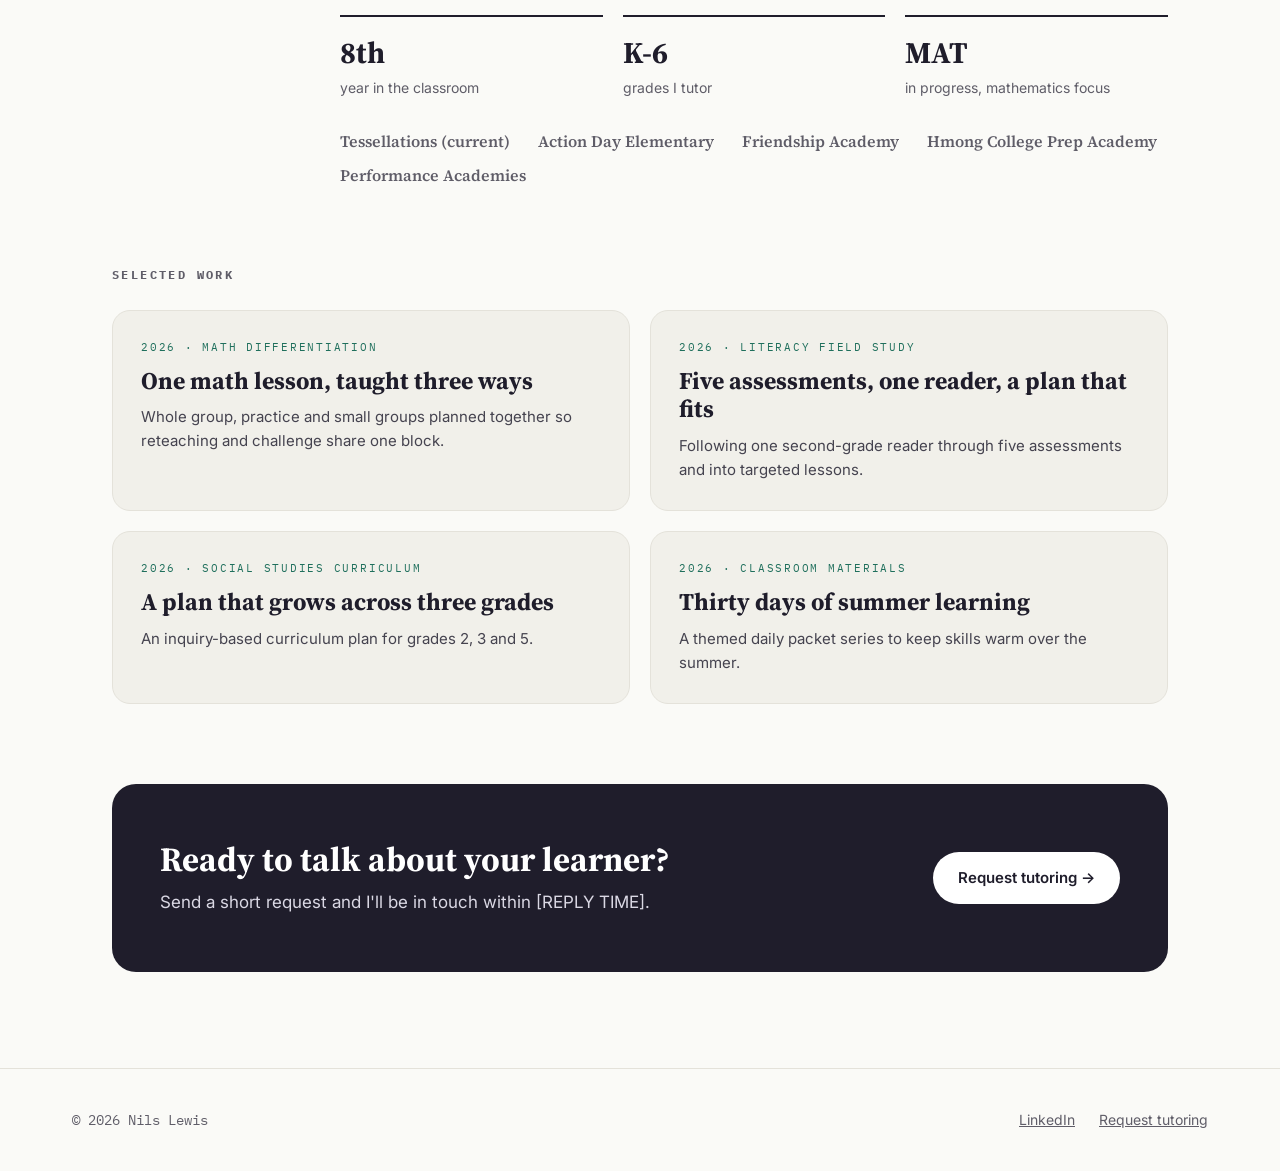
==== commit 983da6a7: "content: What I help with, short and plain version Co-Authored-By: Claude Fable 5.2 <noreply@anthrop" ====
--- a/site/index.html
+++ b/site/index.html
@@ -52,22 +52,22 @@
       <article class="card">
         <div class="num">01</div>
         <h3>K-6 math</h3>
-        <p>Number sense, operations, fractions and problem solving, taught so the ideas stick. My graduate work focuses on mathematics.</p>
+        <p>Number sense through fractions, taught for understanding.</p>
       </article>
       <article class="card">
         <div class="num">02</div>
         <h3>Early literacy and phonics</h3>
-        <p>Decoding, spelling, fluency and early writing, with structured, step-by-step phonics.</p>
+        <p>Decoding, spelling, fluency and early writing.</p>
       </article>
       <article class="card">
         <div class="num">03</div>
         <h3>Gifted and 2e enrichment</h3>
-        <p>Challenge and project work for gifted and twice-exceptional learners.</p>
+        <p>Deeper challenge for learners who are ready for more.</p>
       </article>
       <article class="card">
         <div class="num">04</div>
         <h3>Intervention support</h3>
-        <p>Catch-up help with clear goals and regular progress checks, drawing on my special education and MTSS/RTI background.</p>
+        <p>Structured catch-up with shared goals and regular check-ins.</p>
       </article>
     </div>
   </section>
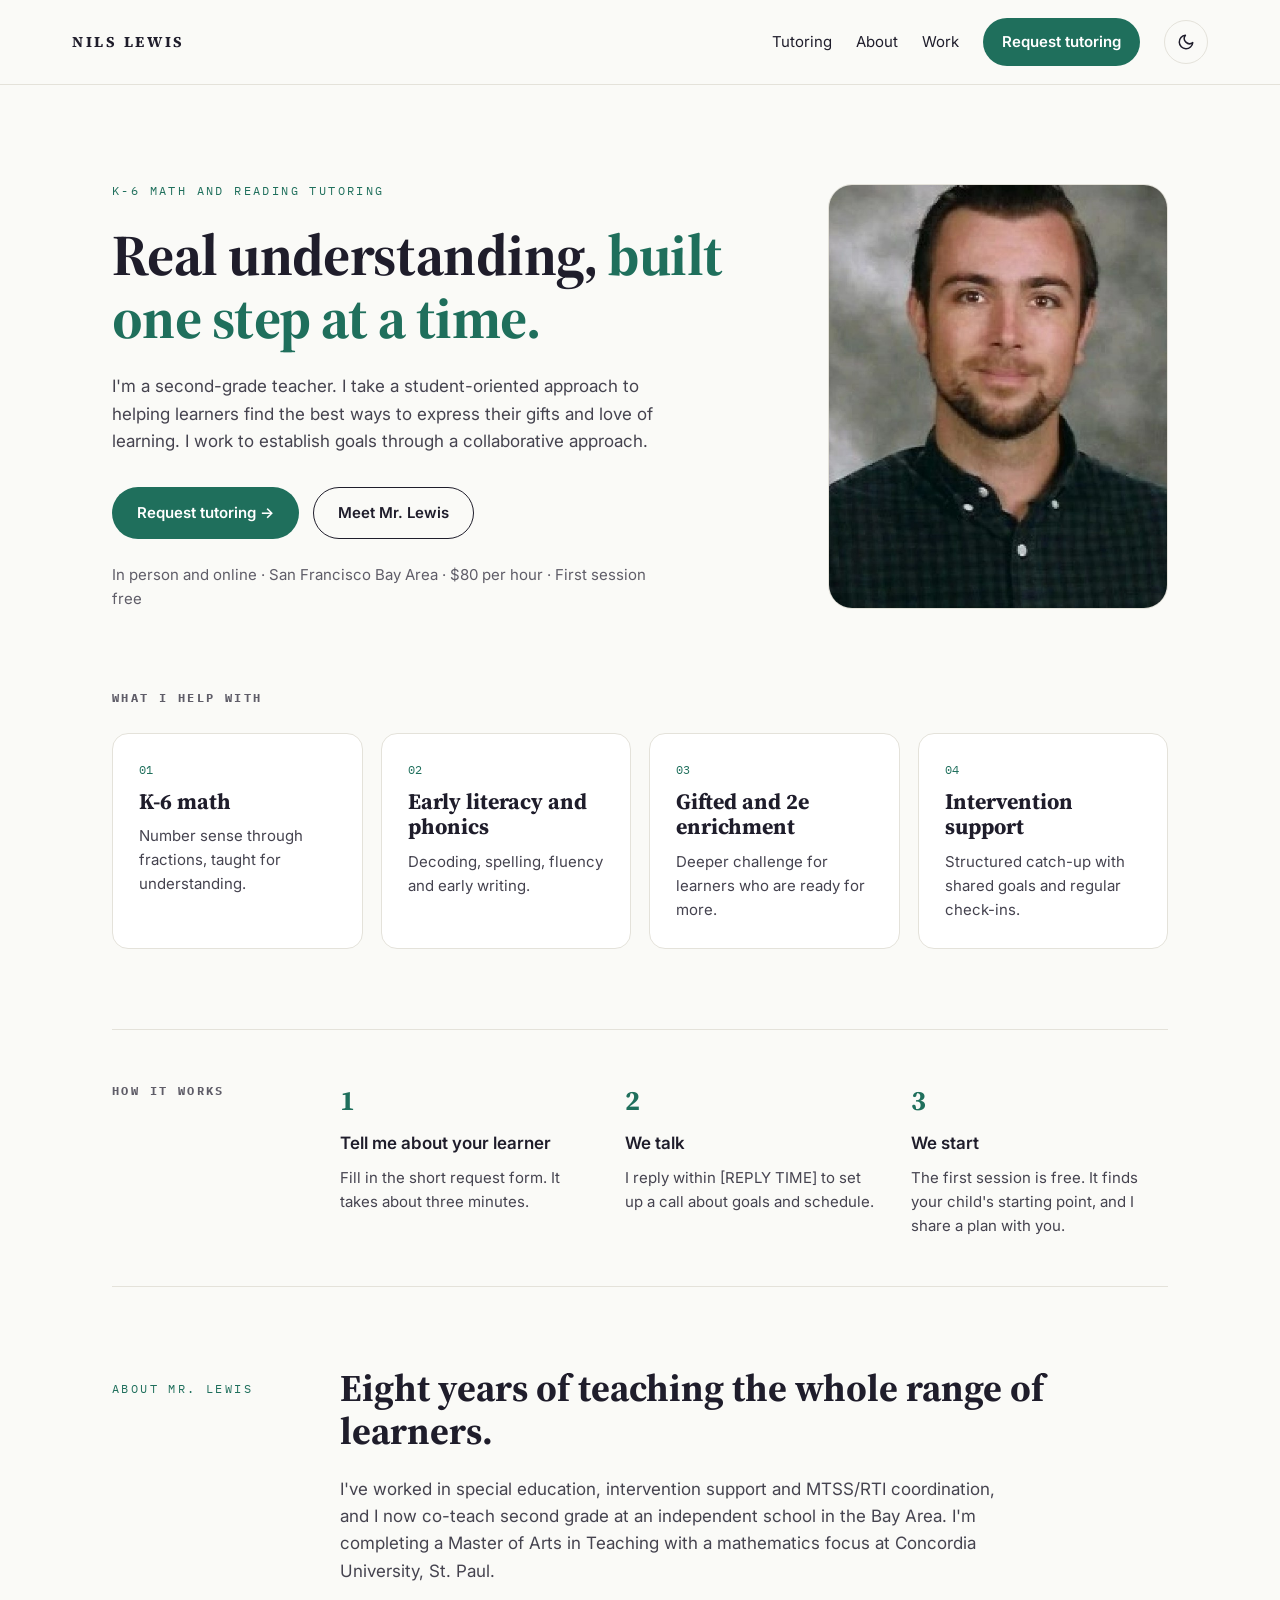
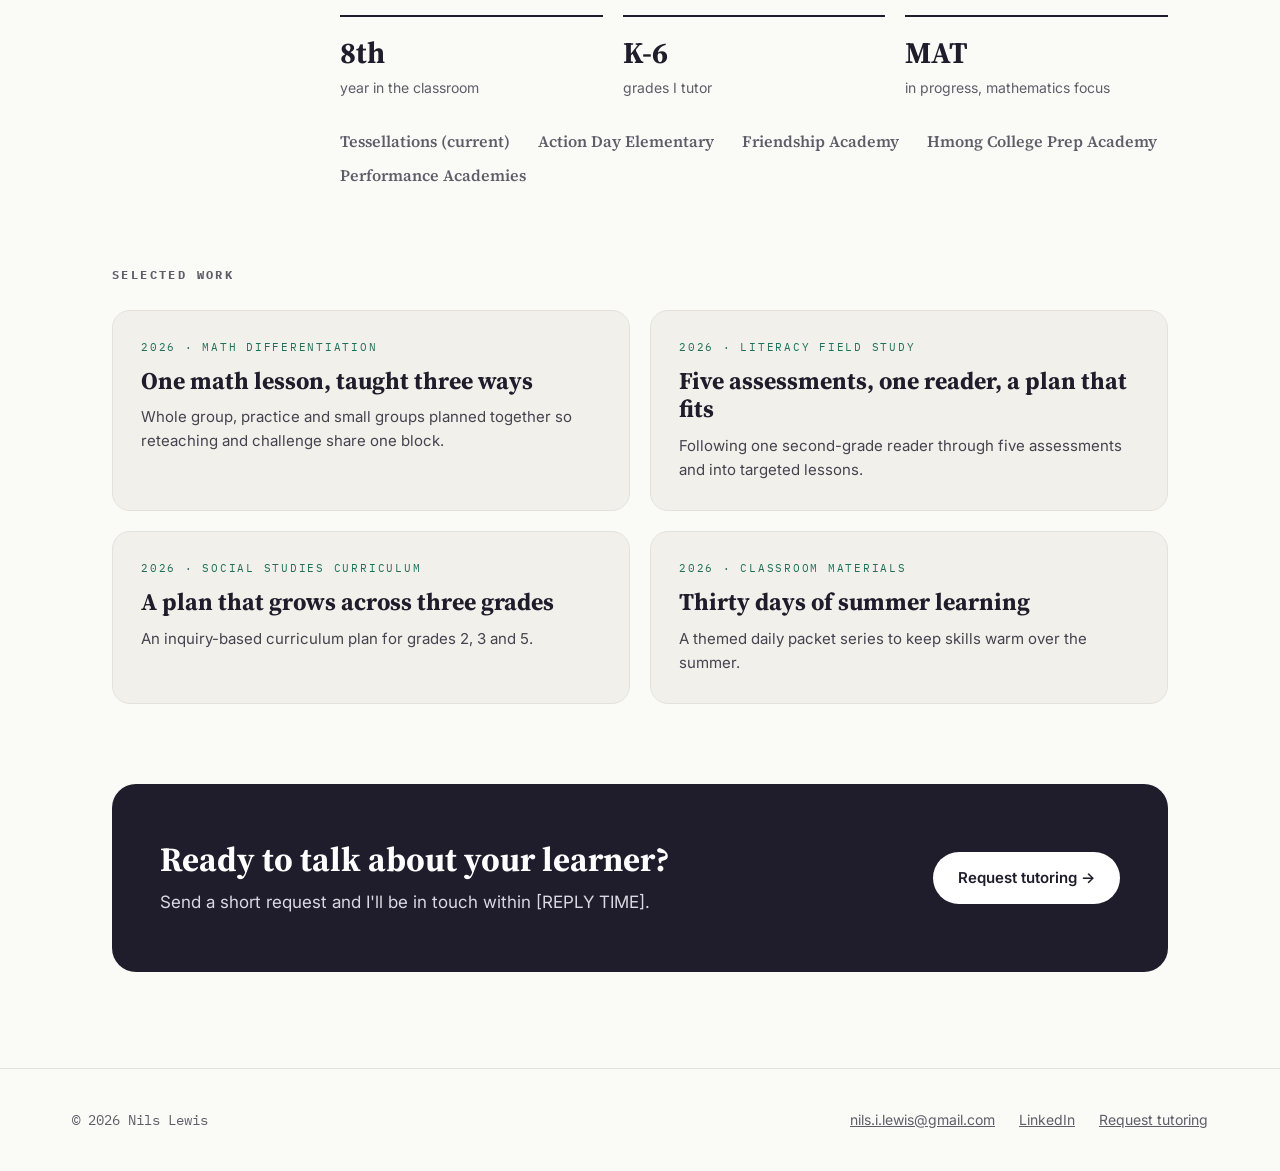
==== commit 2d846163: "content: headshot, contact email, drop availability line for now Co-Authored-By: Claude Fable 5.2 <n" ====
--- a/site/index.html
+++ b/site/index.html
@@ -42,8 +42,7 @@
       </div>
       <p class="small muted">In person and online · San Francisco Bay Area · $80 per hour · First session free</p>
     </div>
-    <!-- TODO Nils: replace this box with <img src="images/nils.jpg" alt="Nils Lewis"> inside .photo -->
-    <div class="photo">[YOUR PHOTO]<br>a friendly headshot,<br>no students in frame</div>
+    <div class="photo has-img"><img src="images/nils.jpg" alt="Nils Lewis" width="800" height="800"></div>
   </section>
 
   <section id="tutoring" class="section">
@@ -141,8 +140,7 @@
 <footer class="site-footer">
   <div class="bar">
     <div class="mono">© 2026 Nils Lewis</div>
-    <!-- TODO Nils: add contact email link here -->
-    <div class="links"><a href="https://www.linkedin.com/in/nils-lewis-b235b660/">LinkedIn</a><a href="request.html">Request tutoring</a></div>
+    <div class="links"><a href="mailto:nils.i.lewis@gmail.com">nils.i.lewis@gmail.com</a><a href="https://www.linkedin.com/in/nils-lewis-b235b660/">LinkedIn</a><a href="request.html">Request tutoring</a></div>
   </div>
 </footer>
 </body>
--- a/site/styles.css
+++ b/site/styles.css
@@ -85,6 +85,8 @@
 .actions { display: flex; flex-wrap: wrap; gap: 14px; padding-top: 8px; }
 .photo { flex: 0 1 340px; min-width: 240px; aspect-ratio: 4 / 5; background: var(--panel); border: 1px dashed var(--field); border-radius: 24px; display: flex; align-items: center; justify-content: center; text-align: center; padding: 24px; font-family: var(--mono); font-size: 13px; color: var(--muted); overflow: hidden; }
 .photo img { width: 100%; height: 100%; object-fit: cover; }
+.photo.has-img { padding: 0; border: 1px solid var(--line); }
+.site-footer .links { flex-wrap: wrap; }
 
 /* Sections */
 .section { padding: 0 0 80px; display: flex; flex-direction: column; gap: 28px; }
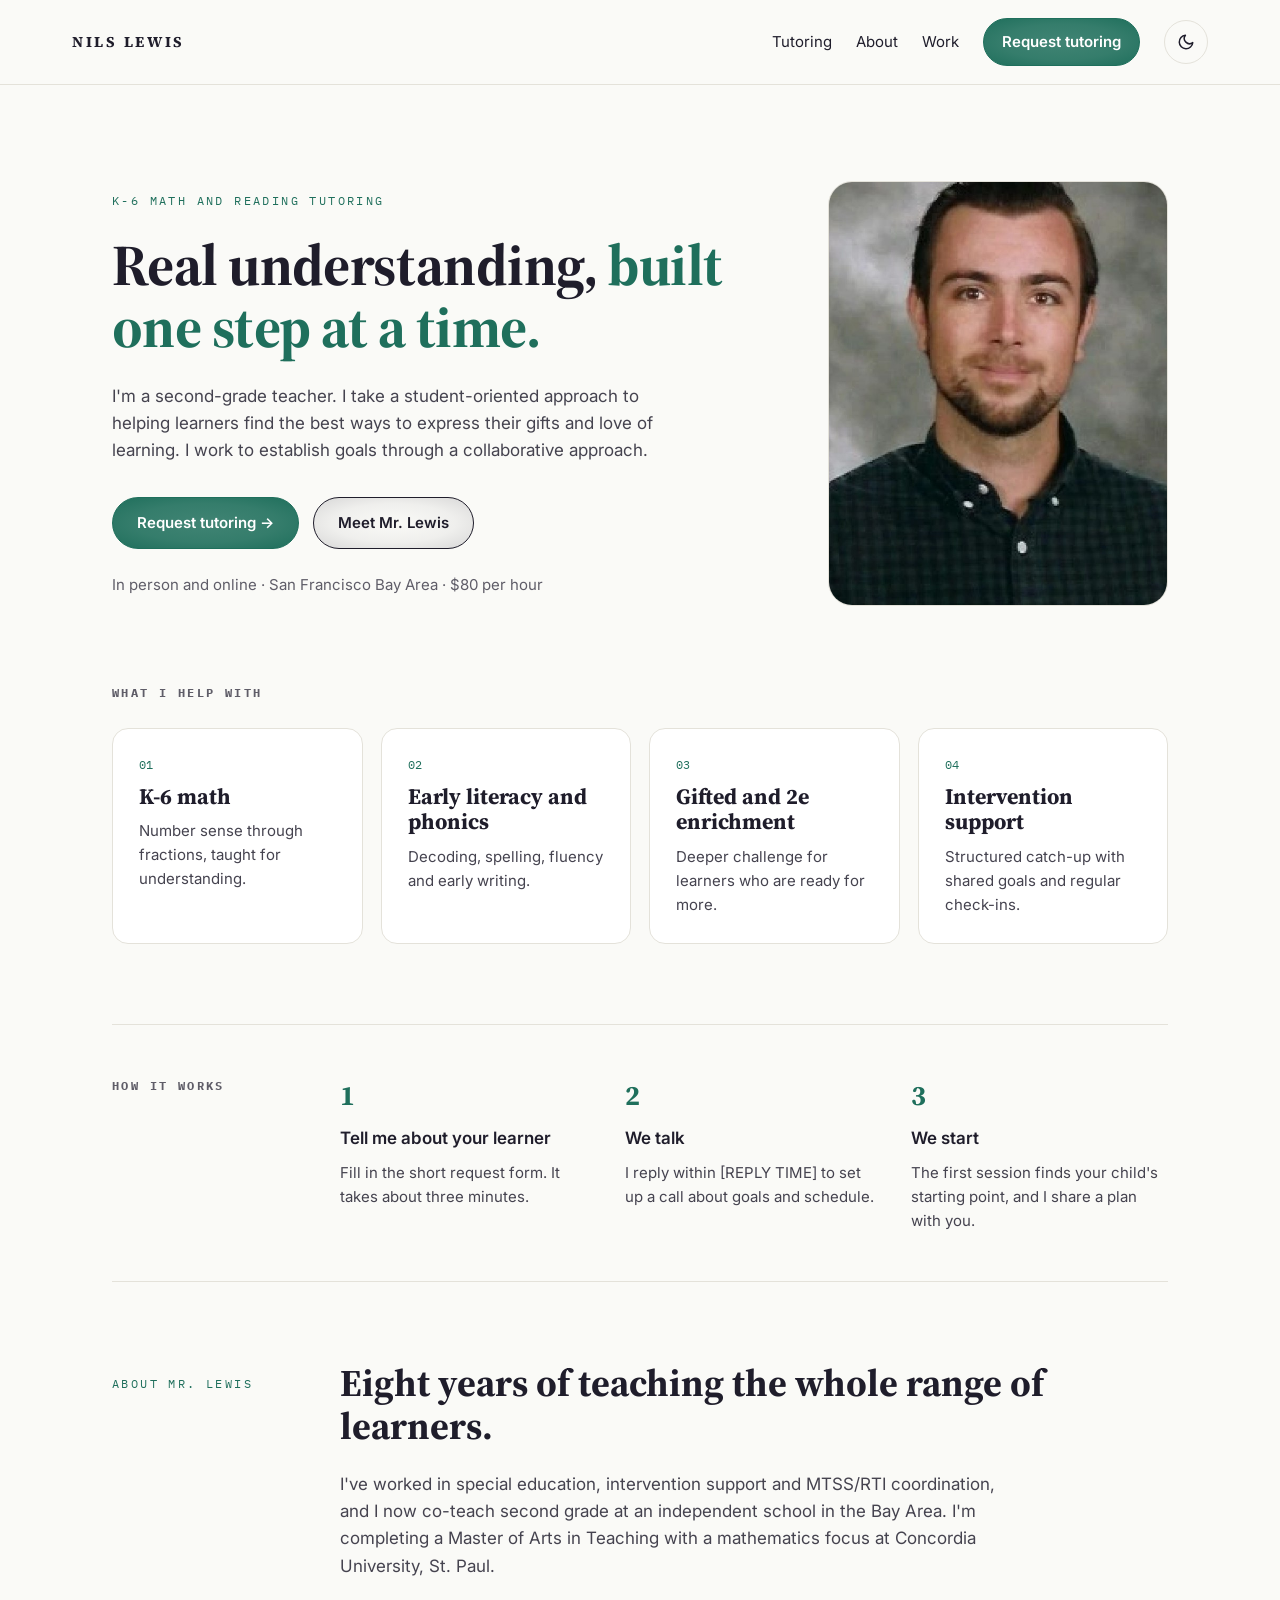
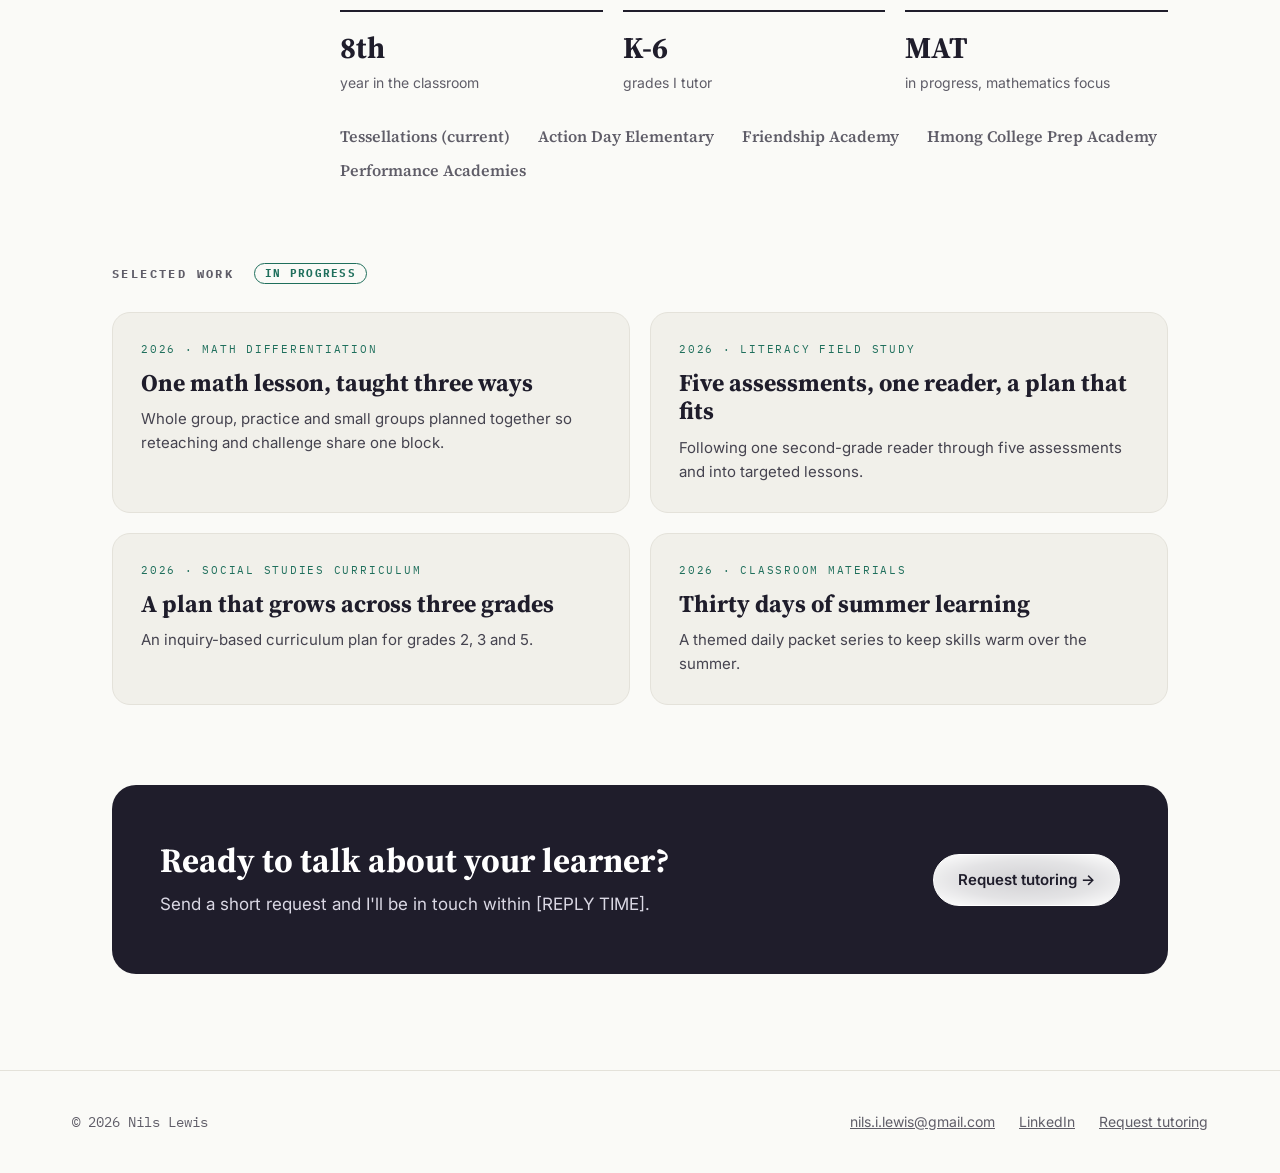
==== commit 0ee00842: "design: softer buttons, In progress badge, drop free-session wording; lab scroll arrows Co-Authored-" ====
--- a/site/index.html
+++ b/site/index.html
@@ -40,7 +40,7 @@
         <a class="btn btn-accent lg" href="request.html">Request tutoring →</a>
         <a class="btn btn-outline" href="#about">Meet Mr. Lewis</a>
       </div>
-      <p class="small muted">In person and online · San Francisco Bay Area · $80 per hour · First session free</p>
+      <p class="small muted">In person and online · San Francisco Bay Area · $80 per hour</p>
     </div>
     <div class="photo has-img"><img src="images/nils.jpg" alt="Nils Lewis" width="800" height="800"></div>
   </section>
@@ -77,7 +77,7 @@
       <li><div class="n" aria-hidden="true">1</div><strong>Tell me about your learner</strong><span>Fill in the short request form. It takes about three minutes.</span></li>
       <!-- TODO Nils: reply time -->
       <li><div class="n" aria-hidden="true">2</div><strong>We talk</strong><span>I reply within [REPLY TIME] to set up a call about goals and schedule.</span></li>
-      <li><div class="n" aria-hidden="true">3</div><strong>We start</strong><span>The first session is free. It finds your child's starting point, and I share a plan with you.</span></li>
+      <li><div class="n" aria-hidden="true">3</div><strong>We start</strong><span>The first session finds your child's starting point, and I share a plan with you.</span></li>
     </ol>
   </section>
 
@@ -103,7 +103,7 @@
   </section>
 
   <section id="work" class="section">
-    <h2 class="label">Selected work</h2>
+    <h2 class="label">Selected work <span class="badge">In progress</span></h2>
     <div class="work-grid">
       <article class="work">
         <div class="tag">2026 · Math differentiation</div>
--- a/site/styles.css
+++ b/site/styles.css
@@ -55,6 +55,7 @@
 .label.accent, .accent { color: var(--accent); }
 .body { color: var(--body); }
 .small { font-size: 15px; }
+.badge { display: inline-block; margin-left: 10px; padding: 3px 10px; border: 1px solid var(--accent); border-radius: 999px; color: var(--accent); font-size: 11px; letter-spacing: 0.12em; vertical-align: 1px; }
 .muted { color: var(--muted); }
 
 /* Header */
@@ -68,14 +69,20 @@
 .theme-toggle:hover { border-color: var(--ink); }
 
 /* Buttons */
-.btn { display: inline-block; text-decoration: none; font: inherit; font-weight: 600; font-size: 15px; padding: 13px 24px; border-radius: 999px; border: 1px solid transparent; cursor: pointer; min-height: 48px; }
-.btn-accent, .nav a.btn-accent { background: var(--accent); color: var(--on-accent); padding: 11px 18px; }
+/* Buttons are slightly see-through in the middle and blend to solid at the border;
+   a solid layer fades in on mouseover. */
+.btn { display: inline-block; position: relative; isolation: isolate; text-decoration: none; font: inherit; font-weight: 600; font-size: 15px; padding: 13px 24px; border-radius: 999px; border: 1px solid transparent; cursor: pointer; min-height: 48px; transition: color .25s ease; }
+.btn::before { content: ""; position: absolute; inset: -1px; border-radius: inherit; z-index: -1; opacity: 0; transition: opacity .25s ease; }
+.btn:hover::before, .btn:focus-visible::before { opacity: 1; }
+.btn-accent, .nav a.btn-accent { background: radial-gradient(ellipse at center, color-mix(in srgb, var(--accent) 85%, transparent) 0%, color-mix(in srgb, var(--accent) 90%, transparent) 55%, var(--accent) 100%); border-color: var(--accent); color: var(--on-accent); padding: 11px 18px; }
+.btn-accent::before { background: var(--accent); }
 .btn-accent.lg { padding: 13px 24px; }
-.btn-accent:hover, .nav a.btn-accent:hover { color: var(--on-accent); filter: brightness(1.08); }
-.btn-outline { border-color: var(--ink); color: var(--ink); }
-.btn-outline:hover { background: var(--ink); color: var(--paper); }
-.btn-light { background: #FFFFFF; color: #1F1D2B; }
-.btn-light:hover { background: #EDEBF5; }
+.btn-accent:hover, .nav a.btn-accent:hover { color: var(--on-accent); }
+.btn-outline { background: radial-gradient(ellipse at center, transparent 0%, color-mix(in srgb, var(--ink) 5%, transparent) 55%, color-mix(in srgb, var(--ink) 16%, transparent) 100%); border-color: var(--ink); color: var(--ink); }
+.btn-outline::before { background: var(--ink); }
+.btn-outline:hover, .btn-outline:focus-visible { color: var(--paper); }
+.btn-light { background: radial-gradient(ellipse at center, rgba(255, 255, 255, .80) 0%, rgba(255, 255, 255, .88) 55%, #FFFFFF 100%); border-color: #FFFFFF; color: #1F1D2B; }
+.btn-light::before { background: #FFFFFF; }
 
 /* Hero */
 .hero { padding: 96px 0 80px; display: flex; flex-wrap: wrap; gap: 48px; align-items: center; }
